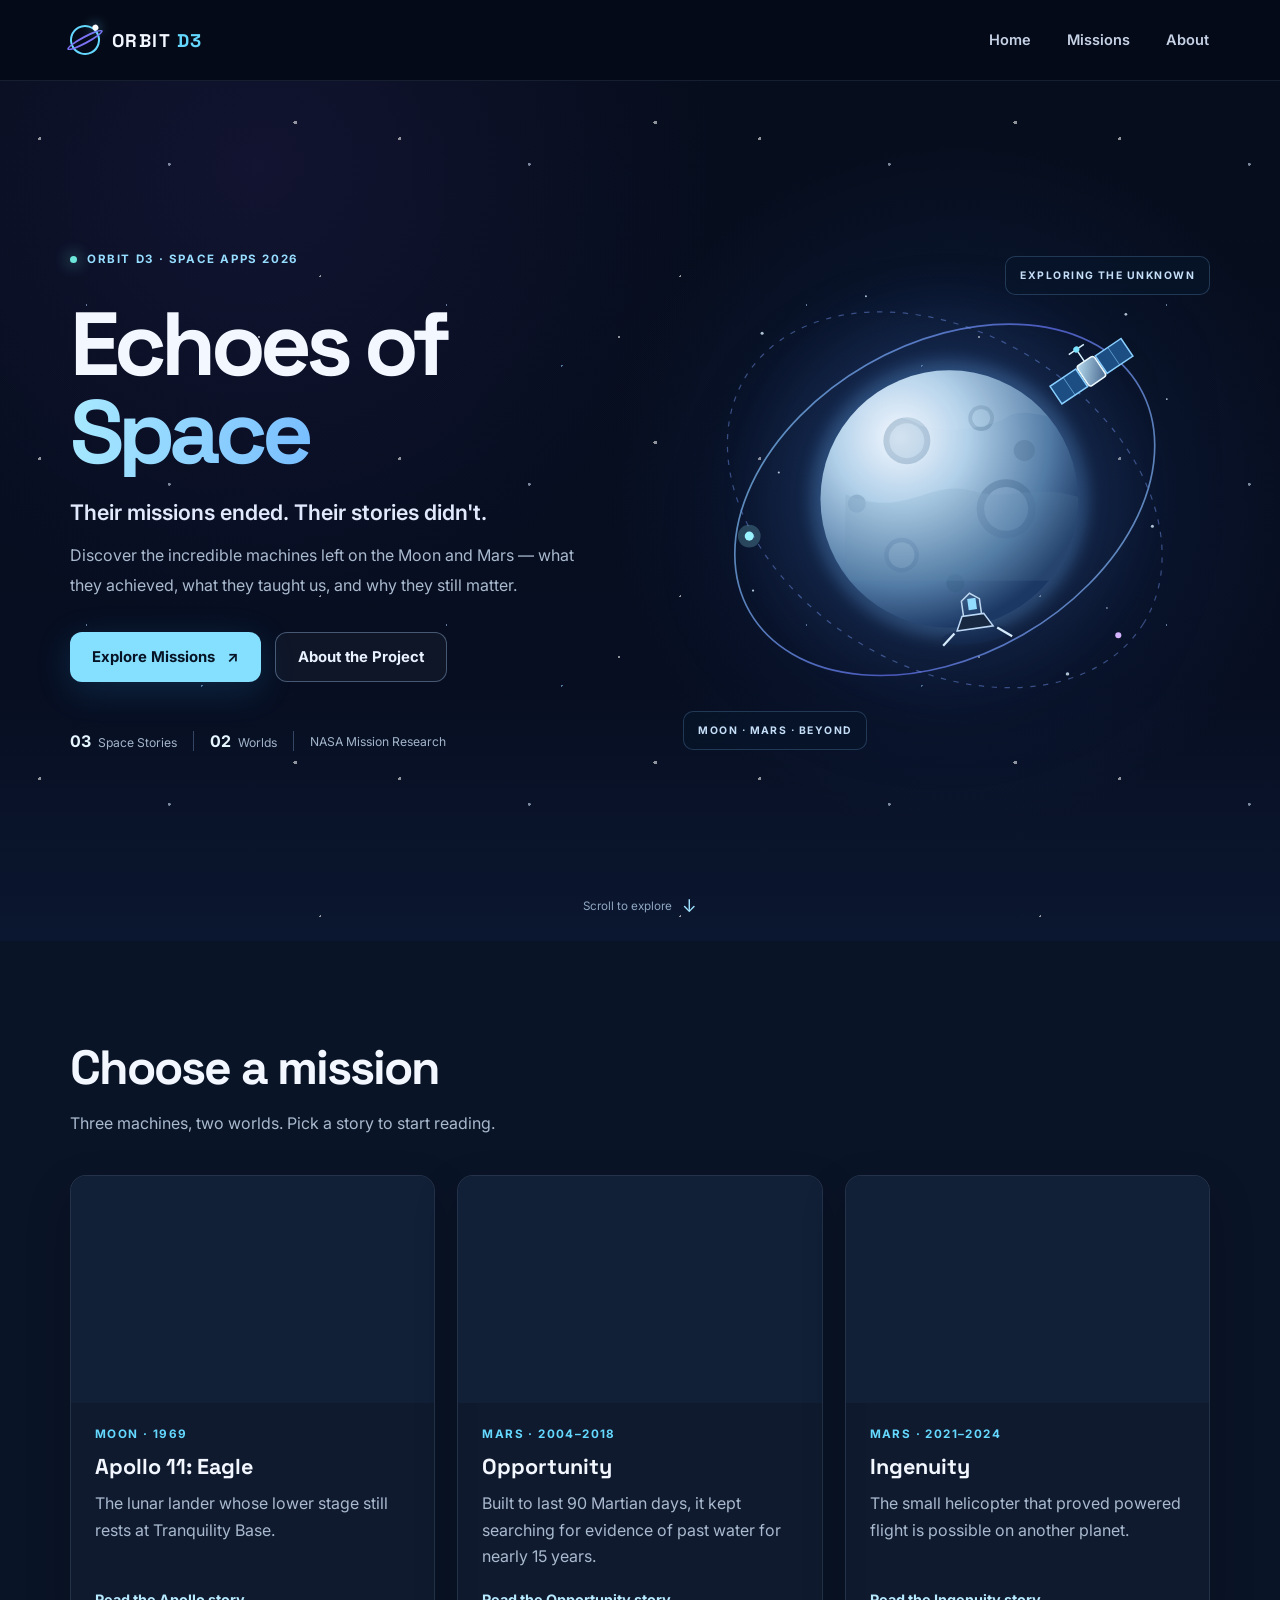
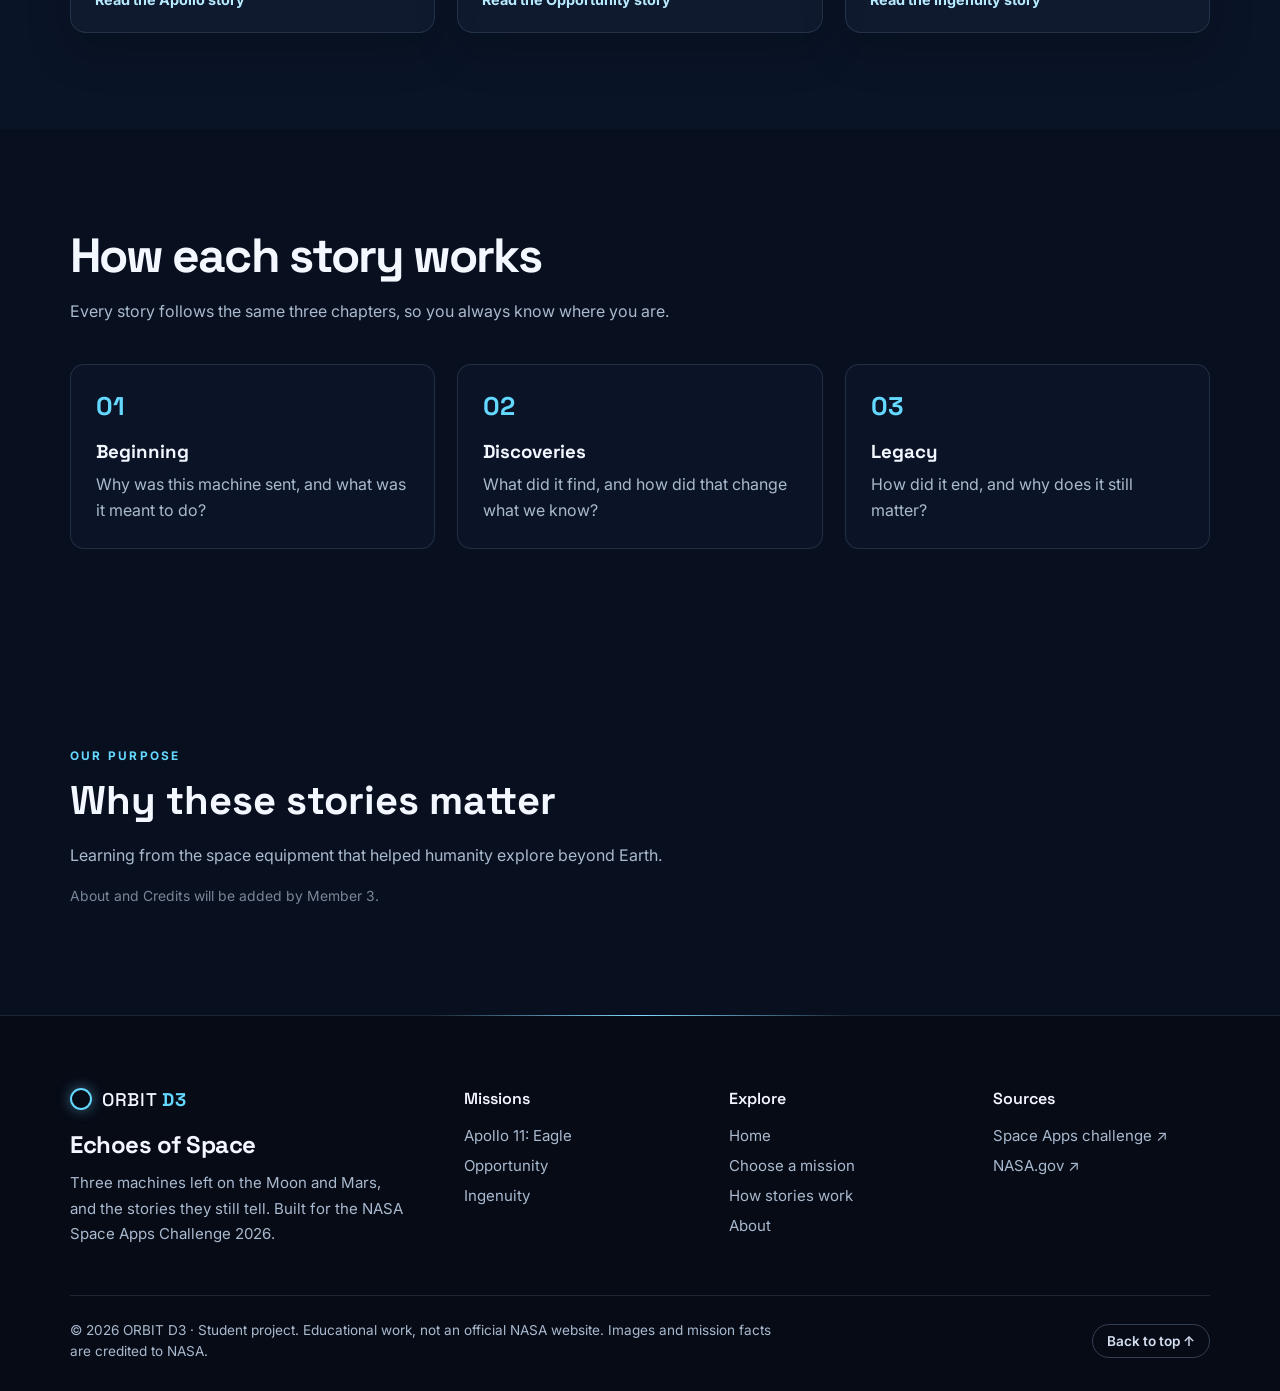
==== index.html @ 762f25d0 "index.html Footer add" ====
<!DOCTYPE html>
<html lang="en">
<head>
  <meta charset="UTF-8">
  <meta name="viewport"
        content="width=device-width, initial-scale=1.0">

  <meta name="description"
        content="Explore the stories of spacecraft left on the Moon and Mars.">

  <title>Echoes of Space | ORBIT D3</title>

  <!-- Shared Google Fonts -->
  <link rel="preconnect" href="https://fonts.googleapis.com">
  <link rel="preconnect"
        href="https://fonts.gstatic.com" crossorigin>

  <link href="https://fonts.googleapis.com/css2?family=Inter:wght@400;500;600;700&family=Space+Grotesk:wght@400;500;600;700&display=swap" rel="stylesheet">

  <link rel="stylesheet" href="css/global.css">
  <link rel="stylesheet" href="css/hero.css">
  <link rel="stylesheet" href="css/home.css">
  <link rel="stylesheet" href="css/footer.css">

  <script src="js/navigation.js" defer></script>
</head>

<body>

  <!-- MEMBER 1: NAVBAR -->
  <header class="site-header">
    <div class="container nav-bar">

      <a href="#home" class="brand"
         aria-label="ORBIT D3 Home">
        <span class="brand-mark" aria-hidden="true"></span>
        <span>ORBIT <strong>D3</strong></span>
      </a>

      <button class="menu-toggle"
              type="button"
              aria-label="Open navigation"
              aria-expanded="false"
              aria-controls="primary-navigation">
        <span></span>
        <span></span>
        <span></span>
      </button>

      <nav id="primary-navigation"
           class="site-nav"
           aria-label="Main navigation">

        <a href="#home" class="nav-link">Home</a>
        <a href="#missions" class="nav-link">Missions</a>
        <a href="#about" class="nav-link">About</a>

      </nav>
    </div>
  </header>

  <main>

    <!-- MEMBER 1: HERO SECTION -->
    <section id="home" class="hero"
             aria-labelledby="hero-title">

      <div class="hero-stars" aria-hidden="true"></div>

      <div class="container hero-layout">

        <div class="hero-content">

          <p class="eyebrow">
            <span class="eyebrow-dot"></span>
            ORBIT D3 · SPACE APPS 2026
          </p>

          <h1 id="hero-title">
            Echoes of <span>Space</span>
          </h1>

          <p class="hero-lead">
            Their missions ended. Their stories didn't.
          </p>

          <p class="hero-description">
            Discover the incredible machines left on
            the Moon and Mars — what they achieved,
            what they taught us, and why they still matter.
          </p>

          <div class="hero-actions">

            <a href="#missions"
               class="button button-primary">
              Explore Missions
              <span aria-hidden="true">↗</span>
            </a>

            <a href="#about"
               class="button button-secondary">
              About the Project
            </a>

          </div>

          <div class="hero-highlights">
            <span><strong>03</strong> Space Stories</span>
            <span class="highlight-divider"></span>
            <span><strong>02</strong> Worlds</span>
            <span class="highlight-divider"></span>
            <span>NASA Mission Research</span>
          </div>

        </div>

        <div class="hero-visual">

          <div class="visual-halo"></div>

          <img src="assets/images/hero-space.svg"
               alt="Artistic Moon and spacecraft illustration"
               class="hero-image"
               width="700"
               height="650">

          <div class="visual-label visual-label-top">
            EXPLORING THE UNKNOWN
          </div>

          <div class="visual-label visual-label-bottom">
            MOON · MARS · BEYOND
          </div>

        </div>

      </div>

      <a href="#missions" class="scroll-hint">
        Scroll to explore
        <span aria-hidden="true">↓</span>
      </a>

    </section>

    <!-- MEMBER 2 WILL REPLACE THIS CONTENT -->
    <section class="section" id="missions">
      <div class="container">
        <div class="section-heading">
          <h2>Choose a mission</h2>
          <p class="muted">Three machines, two worlds. Pick a story to start reading.</p>
        </div>

        <div class="cards">

          <article class="card">
            <div class="thumb">
              <img
                src="https://assets.science.nasa.gov/dynamicimage/assets/science/psd/lunar-science/2023/09/as11-40-5927_orig.jpg"
                alt="Apollo 11's Eagle lunar module standing on the Moon, photographed by NASA" loading="lazy"
                onerror="this.remove()">
            </div>
            <div class="card-body">
              <span class="tag">Moon · 1969</span>
              <h3>Apollo 11: Eagle</h3>
              <p>The lunar lander whose lower stage still rests at Tranquility Base.</p>
              <a class="read" href="stories/apollo/index.html">Read the Apollo story </a>
            </div>
          </article>

          <article class="card">
            <div class="thumb">
              <img src="https://d2pn8kiwq2w21t.cloudfront.net/original_images/jpegPIA18079.jpg"
                alt="Self-portrait of NASA's Opportunity rover on Mars" loading="lazy" onerror="this.remove()">
            </div>
            <div class="card-body">
              <span class="tag">Mars · 2004–2018</span>
              <h3>Opportunity</h3>
              <p>Built to last 90 Martian days, it kept searching for evidence of past water for nearly 15
                years.</p>
              <a class="read" href="stories/opportunity/index.html">Read the Opportunity story </a>
            </div>
          </article>

          <article class="card">
            <div class="thumb">
              <img
                src="https://assets.science.nasa.gov/dynamicimage/assets/science/psd/mars/downloadable_items/4/5/45936_1-PIA24541.jpg"
                alt="NASA's Ingenuity helicopter on the surface of Mars" loading="lazy" onerror="this.remove()">
            </div>
            <div class="card-body">
              <span class="tag">Mars · 2021–2024</span>
              <h3>Ingenuity</h3>
              <p>The small helicopter that proved powered flight is possible on another planet.</p>
              <a class="read" href="stories/ingenuity/index.html">Read the Ingenuity story </a>
            </div>
          </article>

        </div>
      </div>
    </section>

    <!-- HOW IT WORKS -->
    <section class="section" id="how">
      <div class="container">
        <div class="section-heading">
          <h2>How each story works</h2>
          <p class="muted">Every story follows the same three chapters, so you always know where you are.</p>
        </div>
        <ol class="steps">
          <li>
            <h3>Beginning</h3>
            <p>Why was this machine sent, and what was it meant to do?</p>
          </li>
          <li>
            <h3>Discoveries</h3>
            <p>What did it find, and how did that change what we know?</p>
          </li>
          <li>
            <h3>Legacy</h3>
            <p>How did it end, and why does it still matter?</p>
          </li>
        </ol>
      </div>
    </section>


    <!-- MEMBER 3 WILL REPLACE THIS CONTENT -->
    <section id="about"
             class="section-placeholder section-placeholder-alt"
             aria-labelledby="about-heading">

      <div class="container">
        <p class="section-kicker">OUR PURPOSE</p>
        <h2 id="about-heading">
          Why these stories matter
        </h2>
        <p>
          Learning from the space equipment that
          helped humanity explore beyond Earth.
        </p>
        <p class="placeholder-note">
          About and Credits will be added by Member 3.
        </p>
      </div>

    </section>

  </main>

    <!-- MEMBER 2: FOOTER -->
    <footer class="site-footer" aria-labelledby="footer-title">
      <div class="container">
    
        <div class="footer-top">
    
          <div class="footer-brand">
            <a href="#home" class="footer-logo" aria-label="ORBIT D3 Home">
              <span class="footer-logo-mark" aria-hidden="true"></span>
              <span>ORBIT <strong>D3</strong></span>
            </a>
            <h2 id="footer-title" class="footer-title">Echoes of Space</h2>
            <p class="footer-text">
              Three machines left on the Moon and Mars, and the stories
              they still tell. Built for the NASA Space Apps Challenge 2026.
            </p>
          </div>
    
          <nav class="footer-col" aria-label="Missions">
            <h3>Missions</h3>
            <ul>
              <li><a href="stories/apollo/index.html">Apollo 11: Eagle</a></li>
              <li><a href="stories/opportunity/index.html">Opportunity</a></li>
              <li><a href="stories/ingenuity/index.html">Ingenuity</a></li>
            </ul>
          </nav>
    
          <nav class="footer-col" aria-label="Explore the site">
            <h3>Explore</h3>
            <ul>
              <li><a href="#home">Home</a></li>
              <li><a href="#missions">Choose a mission</a></li>
              <li><a href="#how">How stories work</a></li>
              <li><a href="#about">About</a></li>
            </ul>
          </nav>
    
          <nav class="footer-col" aria-label="Sources">
            <h3>Sources</h3>
            <ul>
              <li>
                <a href="https://www.spaceappschallenge.org/2026/challenges/nasas-discarded-equipment-storytelling/?tab=resources"
                  target="_blank" rel="noopener noreferrer">
                  Space Apps challenge<span class="sr-only"> (opens in a new tab)</span> ↗
                </a>
              </li>
              <li>
                <a href="https://www.nasa.gov" target="_blank" rel="noopener noreferrer">
                  NASA.gov<span class="sr-only"> (opens in a new tab)</span> ↗
                </a>
              </li>
            </ul>
          </nav>
    
        </div>
    
        <div class="footer-bottom">
          <p>
            © 2026 ORBIT D3 · Student project. Educational work, not an official
            NASA website. Images and mission facts are credited to NASA.
          </p>
          <a href="#home" class="back-to-top">Back to top <span aria-hidden="true">↑</span></a>
        </div>
    
      </div>
    </footer>

</body>
</html>
---- css/global.css ----
:root {
  --color-bg: #050b19;
  --color-surface: #101b30;
  --color-text: #f3f7ff;
  --color-muted: #a9b9ce;
  --color-accent: #64d8ff;
  --color-accent-2: #8277ff;

  --font-heading: 'Space Grotesk', sans-serif;
  --font-body: 'Inter', sans-serif;
}

*, *::before, *::after {
  box-sizing: border-box;
}

html {
  scroll-behavior: smooth;
  scroll-padding-top: 82px;
}

body {
  margin: 0;
  background: var(--color-bg);
  color: var(--color-text);
  font-family: var(--font-body);
}

img {
  max-width: 100%;
  display: block;
}

a {
  color: inherit;
  text-decoration: none;
}

button {
  font: inherit;
}

h1, h2, h3 {
  font-family: var(--font-heading);
}

.container {
  width: min(1140px, calc(100% - 40px));
  margin-inline: auto;
}

:focus-visible {
  outline: 3px solid var(--color-accent);
  outline-offset: 4px;
}

/* Temporary sections for team integration */

.section-placeholder {
  padding: 92px 0;
  min-height: 290px;
  background: #0a1427;
}

.section-placeholder-alt {
  background: #080f1e;
}

.section-kicker {
  color: var(--color-accent);
  font-size: .74rem;
  letter-spacing: .19em;
  font-weight: 700;
}

.section-placeholder h2 {
  font-size: clamp(1.8rem, 4vw, 2.5rem);
  margin: 12px 0;
}

.section-placeholder p:not(.section-kicker) {
  color: var(--color-muted);
  line-height: 1.7;
}

.section-placeholder .placeholder-note {
  opacity: .7;
  font-size: .87rem;
}

/* Accessibility: reduce animations if requested */

@media (prefers-reduced-motion: reduce) {
  html {
    scroll-behavior: auto;
  }

  *, *::before, *::after {
    animation-duration: .01ms !important;
    animation-iteration-count: 1 !important;
    transition-duration: .01ms !important;
  }
}
---- css/hero.css ----
/* NAVIGATION */

.site-header {
  position: relative;
  z-index: 50;
  background: rgba(5, 11, 25, .88);
  border-bottom: 1px solid rgba(180, 213, 255, .1);
}

.nav-bar {
  min-height: 80px;
  display: flex;
  justify-content: space-between;
  align-items: center;
  gap: 24px;
}

.brand {
  display: inline-flex;
  align-items: center;
  gap: 12px;
  white-space: nowrap;
  font-family: var(--font-heading);
  font-size: 1.15rem;
  font-weight: 700;
  letter-spacing: .08em;
}

.brand strong {
  color: var(--color-accent);
}

.brand-mark {
  position: relative;
  display: inline-block;
  width: 30px;
  height: 30px;
  border: 2px solid var(--color-accent);
  border-radius: 50%;
  transform: rotate(-28deg);
}

.brand-mark::before {
  content: '';
  position: absolute;
  inset: 9px -7px;
  border: 2px solid rgba(130, 119, 255, .95);
  border-radius: 50%;
}

.brand-mark::after {
  content: '';
  position: absolute;
  width: 6px;
  height: 6px;
  right: -5px;
  top: 4px;
  background: #fff;
  border-radius: 50%;
  box-shadow: 0 0 12px var(--color-accent);
}

.site-nav {
  display: flex;
  align-items: center;
  gap: 34px;
}

.nav-link {
  color: #c5d1e4;
  font-size: .91rem;
  font-weight: 600;
  padding: 10px 1px;
  transition: color .2s;
}

.nav-link:hover {
  color: var(--color-accent);
}

.menu-toggle {
  display: none;
}

/* HERO BACKGROUND */

.hero {
  position: relative;
  isolation: isolate;
  display: flex;
  flex-direction: column;
  justify-content: center;
  min-height: min(760px, calc(100svh - 80px));
  overflow: hidden;

  background:
    radial-gradient(
      circle at 75% 47%,
      rgba(40, 92, 180, .2),
      transparent 33%
    ),
    radial-gradient(
      circle at 20% 10%,
      rgba(95, 65, 180, .13),
      transparent 36%
    ),
    linear-gradient(
      180deg,
      #060d1c 0%,
      #070e21 70%,
      #0b1730 100%
    );
}

.hero-stars {
  position: absolute;
  inset: 0;
  z-index: -1;
  pointer-events: none;

  background-image:
    radial-gradient(1.5px 1.5px at 11% 18%, #fff 97%, transparent),
    radial-gradient(1.8px 1.8px at 82% 13%, #fff 97%, transparent),
    radial-gradient(1px 1px at 24% 70%, #a9cfff 97%, transparent),
    radial-gradient(1px 1px at 72% 80%, #fff 97%, transparent),
    radial-gradient(1.5px 1.5px at 47% 26%, #d9e8ff 97%, transparent),
    radial-gradient(1px 1px at 89% 61%, #fff 97%, transparent),
    radial-gradient(1px 1px at 56% 89%, #8ecbff 97%, transparent);

  background-size: 360px 320px;
  opacity: .55;
}

/* HERO CONTENT */

.hero-layout {
  display: grid;
  grid-template-columns: 1.05fr .95fr;
  align-items: center;
  gap: 20px;
  padding-top: 90px;
  padding-bottom: 120px;
}

.hero-content {
  position: relative;
  z-index: 2;
}

.eyebrow {
  display: inline-flex;
  align-items: center;
  gap: 10px;
  font-weight: 700;
  letter-spacing: .14em;
  color: #96ddff;
  font-size: .72rem;
}

.eyebrow-dot {
  height: 7px;
  width: 7px;
  background: #6de7d9;
  border-radius: 50%;
  box-shadow: 0 0 15px #6de7d9;
}

.hero h1 {
  font-size: clamp(3.8rem, 7vw, 6.5rem);
  line-height: .99;
  letter-spacing: -.065em;
  margin: 22px 0;
  max-width: 720px;
}

.hero h1 span {
  display: block;
  color: #89d7ff;
  background: linear-gradient(
    100deg,
    #a8eaff,
    #6fb5ff 50%,
    #b9a8ff
  );
  background-clip: text;
  -webkit-background-clip: text;
  -webkit-text-fill-color: transparent;
}

.hero-lead {
  font-size: clamp(1.08rem, 2vw, 1.34rem);
  font-weight: 600;
  margin: 0 0 16px;
  color: #e1eafd;
}

.hero-description {
  color: var(--color-muted);
  font-size: 1rem;
  line-height: 1.85;
  max-width: 520px;
  margin: 0;
}

/* HERO BUTTONS */

.hero-actions {
  display: flex;
  gap: 14px;
  flex-wrap: wrap;
  margin-top: 32px;
}

.button {
  display: inline-flex;
  justify-content: center;
  align-items: center;
  gap: 12px;
  min-height: 50px;
  padding: 13px 22px;
  border-radius: 12px;
  font-size: .93rem;
  font-weight: 700;
  transition:
    transform .2s,
    background-color .2s,
    box-shadow .2s;
}

.button:hover {
  transform: translateY(-3px);
}

.button-primary {
  background: #85dfff;
  color: #071426;
  box-shadow: 0 8px 35px rgba(45, 164, 236, .18);
}

.button-primary:hover {
  background: #b3ebff;
}

.button-secondary {
  border: 1px solid rgba(174, 211, 255, .35);
  background: rgba(255, 255, 255, .035);
  color: #e9f2ff;
}

.button-secondary:hover {
  background: rgba(255, 255, 255, .10);
}

/* HERO HIGHLIGHTS */

.hero-highlights {
  display: flex;
  align-items: center;
  flex-wrap: wrap;
  gap: 16px;
  margin-top: 49px;
  font-size: .76rem;
  color: #a2b4ca;
}

.hero-highlights strong {
  font-size: 1rem;
  color: #e5f6ff;
  margin-right: 4px;
}

.highlight-divider {
  width: 1px;
  height: 20px;
  background: #344664;
}

/* HERO ILLUSTRATION */

.hero-visual {
  position: relative;
  display: flex;
  align-items: center;
  justify-content: center;
  min-width: 0;
}

.visual-halo {
  position: absolute;
  width: 82%;
  aspect-ratio: 1;
  border-radius: 50%;
  background: radial-gradient(
    circle,
    rgba(27, 119, 197, .2),
    rgba(100, 90, 200, .065) 48%,
    transparent 70%
  );
  filter: blur(10px);
}

.hero-image {
  position: relative;
  width: min(100%, 650px);
  aspect-ratio: 700 / 650;
  object-fit: contain;
  filter: drop-shadow(0 25px 45px rgba(0, 0, 0, .35));
  animation: float 8s ease-in-out infinite;
}

.visual-label {
  position: absolute;
  padding: 12px 14px;
  border: 1px solid rgba(134, 191, 250, .22);
  border-radius: 10px;
  background: rgba(8, 21, 42, .73);
  color: #c6dff9;
  font-size: .65rem;
  letter-spacing: .14em;
  font-weight: 700;
  backdrop-filter: blur(8px);
}

.visual-label-top {
  top: 13%;
  right: 0;
}

.visual-label-bottom {
  bottom: 11%;
  left: 1%;
}

.scroll-hint {
  position: absolute;
  left: 50%;
  bottom: 25px;
  transform: translateX(-50%);
  display: flex;
  align-items: center;
  gap: 10px;
  color: #90a7c2;
  font-size: .73rem;
}

.scroll-hint span {
  color: #a1e3ff;
  font-size: 1.1rem;
}

@keyframes float {
  0%, 100% {
    transform: translateY(0);
  }

  50% {
    transform: translateY(-15px);
  }
}

/* TABLET */

@media (max-width: 900px) {
  .hero-layout {
    grid-template-columns: 1fr;
    gap: 5px;
    padding-top: 85px;
    padding-bottom: 94px;
  }

  .hero-content {
    max-width: 690px;
  }

  .hero-visual {
    width: min(100%, 550px);
    margin: 0 auto;
  }

  .hero h1 {
    font-size: clamp(3.7rem, 9vw, 6rem);
  }
}

/* MOBILE */

@media (max-width: 700px) {
  .nav-bar {
    min-height: 70px;
  }

  .menu-toggle {
    display: flex;
    flex-direction: column;
    justify-content: center;
    align-items: center;
    gap: 5px;
    width: 44px;
    height: 44px;
    background: transparent;
    border: 1px solid rgba(194, 214, 245, .28);
    border-radius: 10px;
    color: white;
    cursor: pointer;
  }

  .menu-toggle span {
    display: block;
    width: 20px;
    height: 2px;
    background: currentColor;
    border-radius: 2px;
  }

  .site-nav {
    display: none;
    position: absolute;
    top: 70px;
    left: 0;
    right: 0;
    padding: 16px 20px 24px;
    background: #0b1528;
    border-bottom: 1px solid #273750;
    flex-direction: column;
    align-items: stretch;
    gap: 4px;
  }

  .site-nav.is-open {
    display: flex;
  }

  .nav-link {
    padding: 13px 15px;
  }

  .hero {
    min-height: auto;
  }

  .hero-layout {
    padding-top: 68px;
    padding-bottom: 92px;
  }

  .hero h1 {
    font-size: clamp(3.2rem, 13vw, 5rem);
  }

  .hero-description {
    font-size: .94rem;
  }

  .hero-highlights {
    gap: 10px;
    margin-top: 32px;
  }

  .hero-visual {
    margin-top: 18px;
  }

  .visual-label {
    font-size: .53rem;
    padding: 8px 10px;
  }

  .visual-label-top {
    right: 0;
    top: 5%;
  }

  .visual-label-bottom {
    left: 0;
    bottom: 7%;
  }
}

@media (max-width: 410px) {
  .container {
    width: calc(100% - 32px);
  }

  .hero-actions {
    flex-direction: column;
    align-items: stretch;
  }

  .highlight-divider {
    display: none;
  }

  .brand {
    font-size: 1rem;
  }
}
---- css/home.css ----
#missions,
#how {
  padding: 96px 0;
  background: #0a1427;
}

#how {
  background: #080f1e;
}

.section-heading {
  max-width: 650px;
  margin-bottom: 38px;
}

.section-heading h2 {
  margin: 0 0 12px;
  font-size: clamp(2rem, 4vw, 3rem);
  letter-spacing: -.04em;
}

.muted {
  margin: 0;
  color: var(--color-muted);
  line-height: 1.7;
}

.cards {
  display: grid;
  grid-template-columns: repeat(3, minmax(0, 1fr));
  gap: 22px;
}

.card {
  position: relative;            /* NEW: link eka card eka waha karanna */
  display: flex;
  flex-direction: column;
  overflow: hidden;
  background: rgba(16, 27, 48, .9);
  border: 1px solid rgba(180, 213, 255, .13);
  border-radius: 16px;
  box-shadow: 0 18px 45px rgba(0, 0, 0, .2);
  cursor: pointer;               /* NEW */
  transition: transform .2s, border-color .2s, box-shadow .2s;
}

.card:hover {
  transform: translateY(-5px);
  border-color: rgba(100, 216, 255, .55);
  box-shadow: 0 22px 50px rgba(0, 0, 0, .3);
}

.thumb {
  aspect-ratio: 16 / 10;
  overflow: hidden;
  background: #111f37;
}

.thumb img {
  width: 100%;
  height: 100%;
  object-fit: cover;
  transition: transform .35s;
}

.card:hover .thumb img {
  transform: scale(1.05);
}

.card-body {
  display: flex;
  flex: 1;
  flex-direction: column;
  padding: 24px;
}

.tag {
  color: var(--color-accent);
  font-size: .73rem;
  font-weight: 700;
  letter-spacing: .12em;
  text-transform: uppercase;
}

.card h3 {
  margin: 12px 0 10px;
  font-size: 1.35rem;
}

.card p {
  margin: 0 0 22px;
  color: var(--color-muted);
  line-height: 1.65;
}

.read {
  margin-top: auto;
  color: #b7eaff;
  font-size: .9rem;
  font-weight: 700;
  text-decoration: none;         /* NEW */
}

/* NEW: link eka card eka mulu eka waha karanawa */
.read::after {
  content: "";
  position: absolute;
  inset: 0;
}

/* NEW: card ekata hover karama link text eka wenas wenawa */
.card:hover .read {
  color: #fff;
  text-decoration: underline;
}



.read:focus-visible {
  outline: none;
}

.steps {
  display: grid;
  grid-template-columns: repeat(3, minmax(0, 1fr));
  gap: 22px;
  margin: 0;
  padding: 0;
  list-style: none;
  counter-reset: steps;
}

.steps li {
  counter-increment: steps;
  padding: 25px;
  border: 1px solid rgba(180, 213, 255, .13);
  border-radius: 14px;
  background: rgba(16, 27, 48, .55);
}

.steps li::before {
  content: '0' counter(steps);
  display: block;
  margin-bottom: 18px;
  color: var(--color-accent);
  font-family: var(--font-heading);
  font-size: 1.6rem;
  font-weight: 700;
}

.steps h3 {
  margin: 0 0 8px;
}

.steps p {
  margin: 0;
  color: var(--color-muted);
  line-height: 1.65;
}

@media (max-width: 800px) {
  .cards,
  .steps {
    grid-template-columns: 1fr;
  }

  #missions,
  #how {
    padding: 72px 0;
  }
}
---- css/footer.css ----
/* ORBIT D3 — Footer. Owner: Member 1 */

.site-footer {
  position: relative;
  margin-top: 0;
  padding: 72px 0 28px;
  background: #060b16;
  border-top: 1px solid rgba(180, 213, 255, .13);
  color: var(--color-muted, #a8b8d0);
}

/* thin glowing line on top */
.site-footer::before {
  content: "";
  position: absolute;
  top: -1px;
  left: 50%;
  width: min(420px, 60%);
  height: 1px;
  transform: translateX(-50%);
  background: linear-gradient(90deg, transparent, #80d8ff, transparent);
}

.footer-top {
  display: grid;
  grid-template-columns: 1.6fr 1fr 1fr 1fr;
  gap: 48px;
  padding-bottom: 48px;
}

/* ---------- Brand column ---------- */
.footer-logo {
  display: inline-flex;
  align-items: center;
  gap: 10px;
  margin-bottom: 18px;
  color: #f4f7ff;
  font-family: var(--font-heading, "Space Grotesk", system-ui, sans-serif);
  font-size: 1.15rem;
  font-weight: 500;
  letter-spacing: .04em;
  text-decoration: none;
}

.footer-logo strong {
  color: var(--color-accent, #80d8ff);
  font-weight: 700;
}

.footer-logo-mark {
  width: 22px;
  height: 22px;
  border: 2px solid var(--color-accent, #80d8ff);
  border-radius: 50%;
  box-shadow: 0 0 14px rgba(128, 216, 255, .45);
}

.footer-title {
  margin: 0 0 10px;
  color: #f4f7ff;
  font-family: var(--font-heading, "Space Grotesk", system-ui, sans-serif);
  font-size: 1.5rem;
  letter-spacing: -.02em;
}

.footer-text {
  max-width: 340px;
  margin: 0;
  font-size: .94rem;
  line-height: 1.7;
}

/* ---------- Link columns ---------- */
.footer-col h3 {
  margin: 0 0 16px;
  color: #f4f7ff;
  font-family: var(--font-heading, "Space Grotesk", system-ui, sans-serif);
  font-size: 1rem;
  font-weight: 600;
}

.footer-col ul {
  display: grid;
  gap: 10px;
  margin: 0;
  padding: 0;
  list-style: none;
}

.footer-col a {
  color: var(--color-muted, #a8b8d0);
  font-size: .94rem;
  text-decoration: none;
  transition: color .2s;
}

.footer-col a:hover {
  color: var(--color-accent, #80d8ff);
  text-decoration: underline;
  text-underline-offset: 4px;
}

.footer-col a:focus-visible,
.footer-logo:focus-visible,
.back-to-top:focus-visible {
  outline: 3px solid #ffbd7a;
  outline-offset: 4px;
  border-radius: 4px;
}

/* ---------- Bottom bar ---------- */
.footer-bottom {
  display: flex;
  flex-wrap: wrap;
  align-items: center;
  justify-content: space-between;
  gap: 14px 24px;
  padding-top: 24px;
  border-top: 1px solid rgba(180, 213, 255, .13);
  font-size: .85rem;
}

.footer-bottom p {
  max-width: 720px;
  margin: 0;
  line-height: 1.6;
}

.back-to-top {
  flex-shrink: 0;
  padding: 8px 14px;
  border: 1px solid rgba(180, 213, 255, .25);
  border-radius: 999px;
  color: #d3def0;
  font-weight: 600;
  text-decoration: none;
  transition: background .2s, border-color .2s, color .2s;
}

.back-to-top:hover {
  background: rgba(128, 216, 255, .1);
  border-color: var(--color-accent, #80d8ff);
  color: var(--color-accent, #80d8ff);
}

/* screen-reader only text */
.sr-only {
  position: absolute;
  width: 1px;
  height: 1px;
  overflow: hidden;
  clip: rect(0 0 0 0);
  white-space: nowrap;
}

/* ---------- Responsive ---------- */
@media (max-width: 900px) {
  .footer-top {
    grid-template-columns: 1fr 1fr;
    gap: 36px;
  }
  .footer-brand {
    grid-column: 1 / -1;
  }
}

@media (max-width: 520px) {
  .site-footer { padding: 56px 0 24px; }
  .footer-top { grid-template-columns: 1fr; gap: 30px; }
  .footer-bottom { flex-direction: column; align-items: flex-start; }
}

@media (prefers-reduced-motion: reduce) {
  .footer-col a, .back-to-top { transition: none; }
}
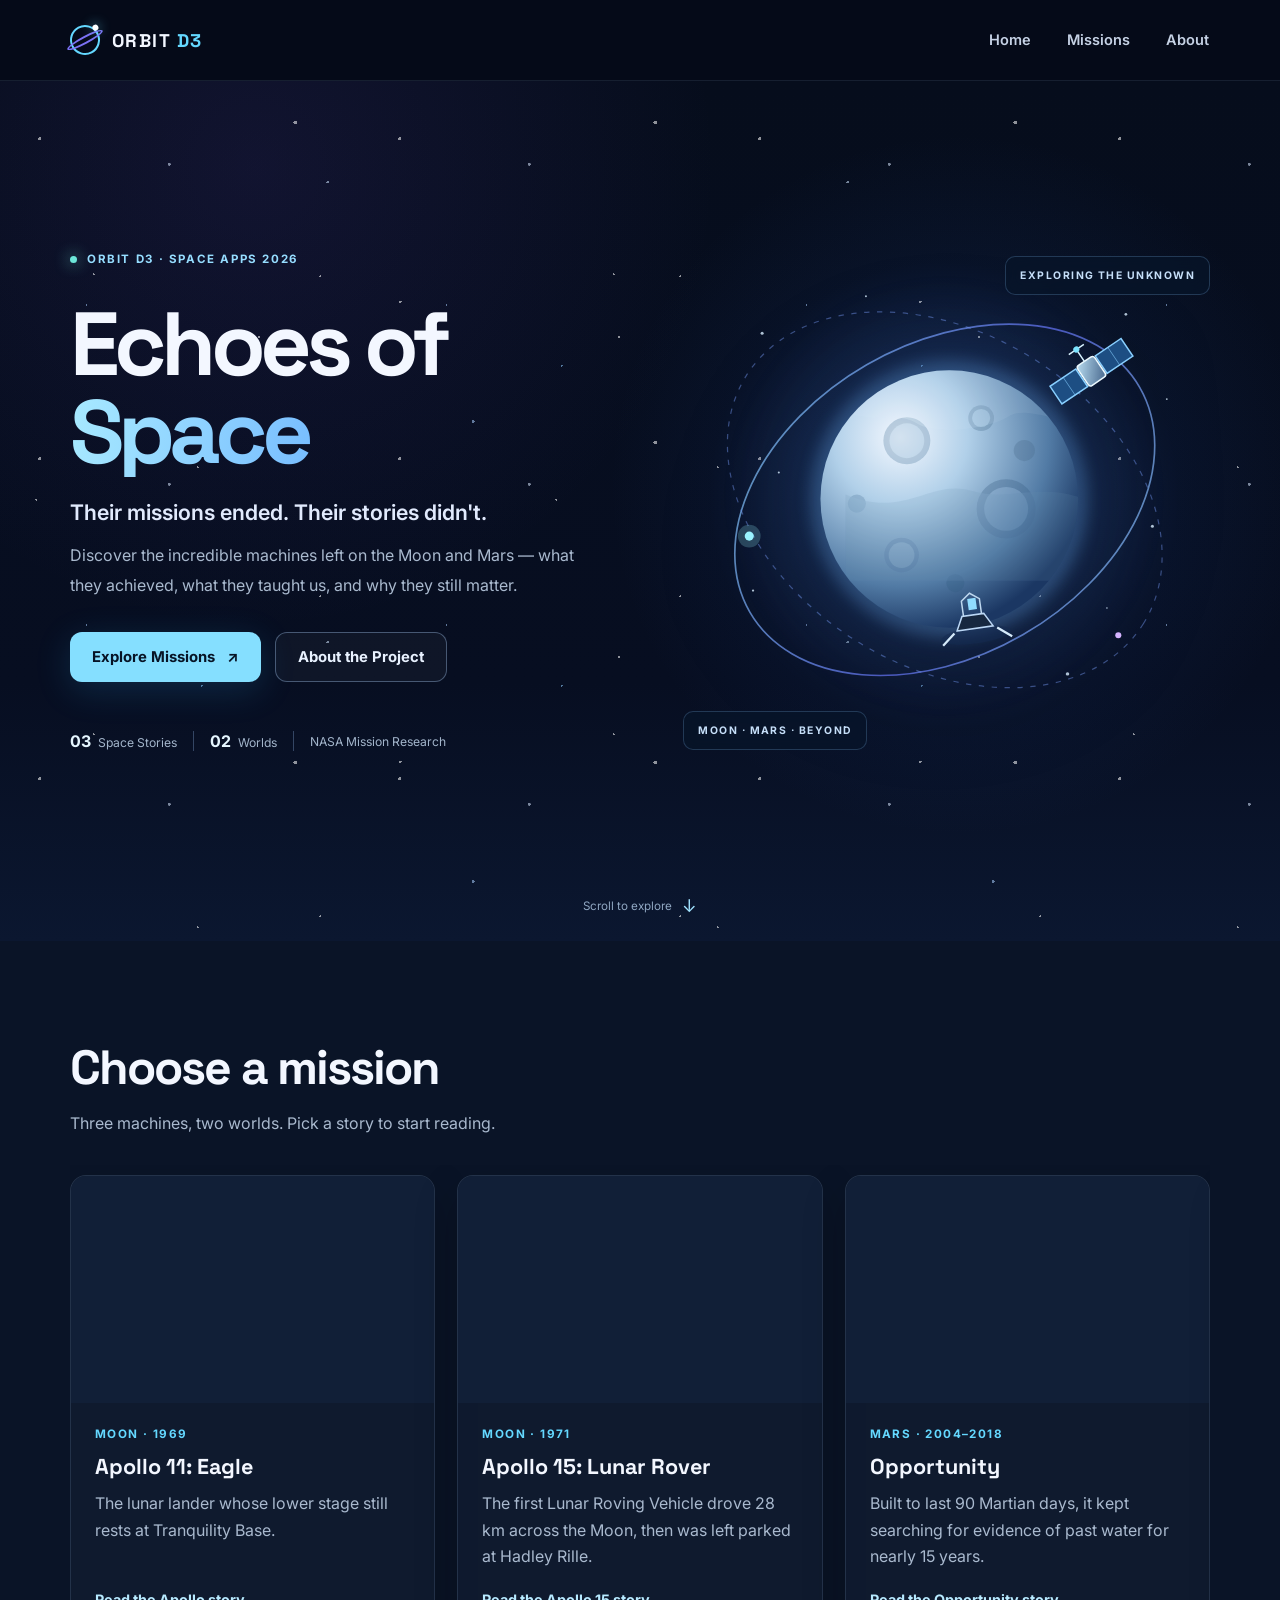
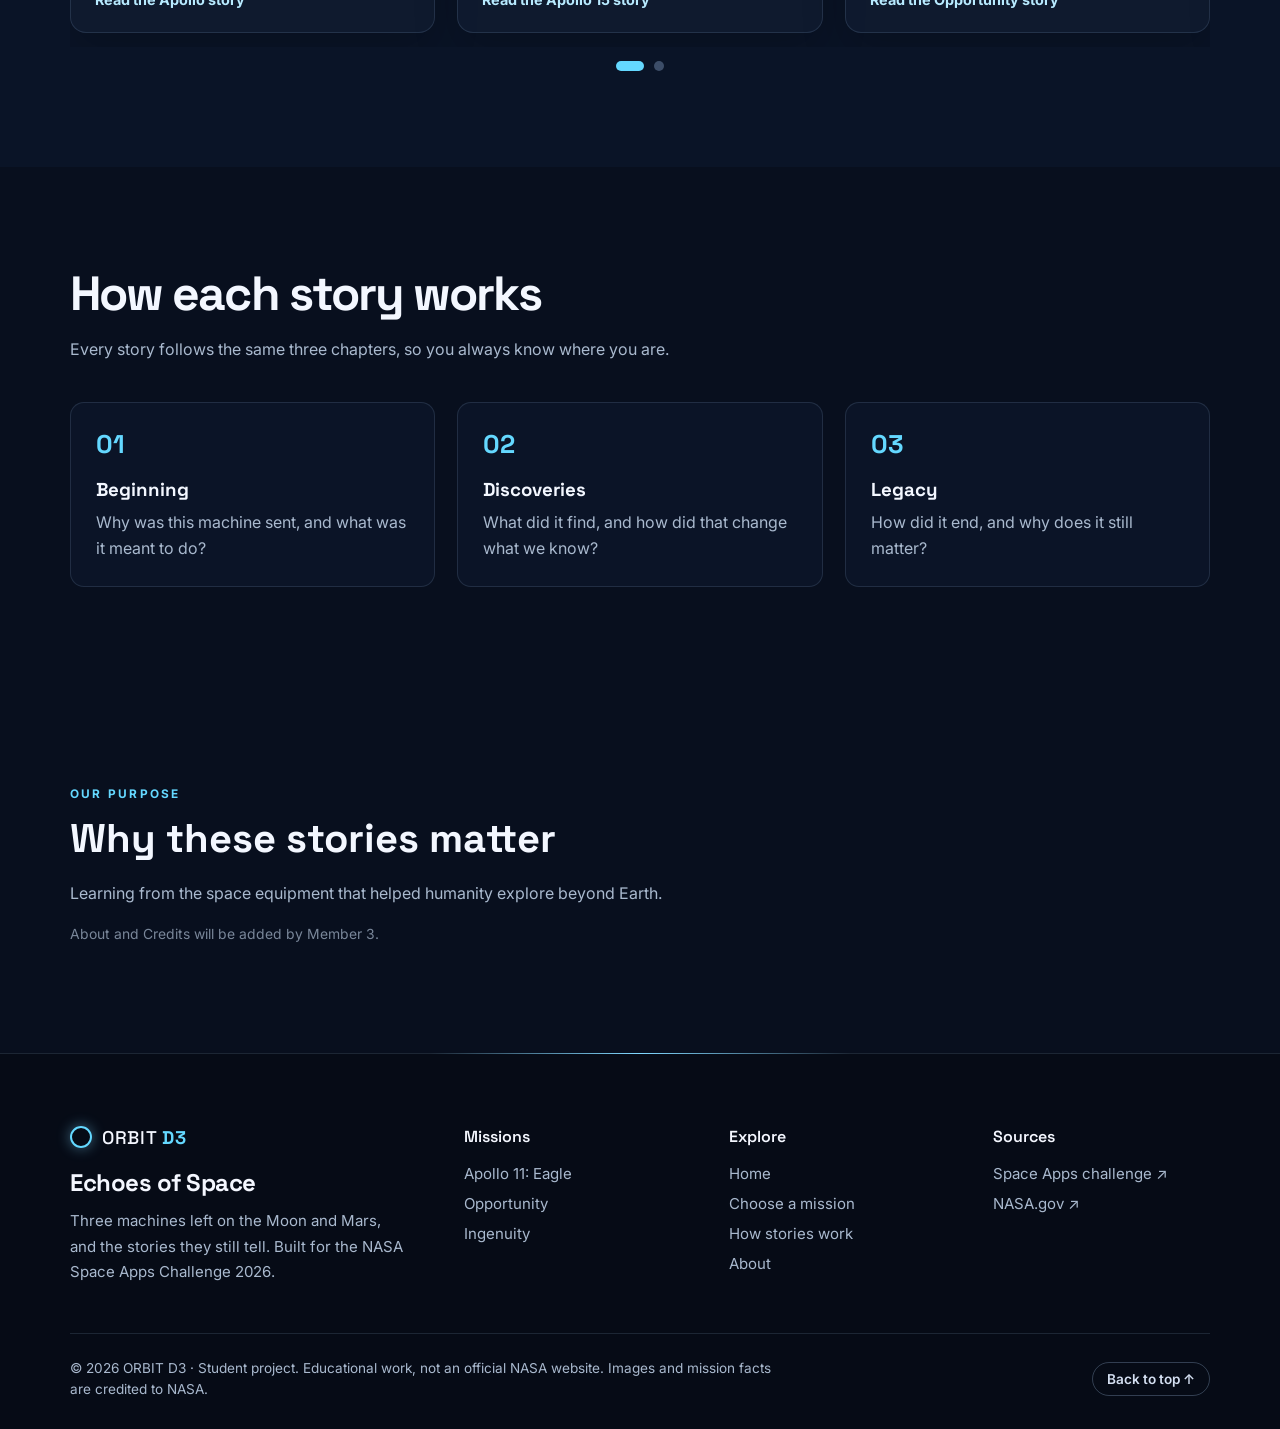
==== commit 69353f57: "Add Apollo 15 mission card to homepage" ====
--- a/index.html
+++ b/index.html
@@ -1,22 +1,21 @@
-
 <!DOCTYPE html>
 <html lang="en">
+
 <head>
   <meta charset="UTF-8">
-  <meta name="viewport"
-        content="width=device-width, initial-scale=1.0">
-
-  <meta name="description"
-        content="Explore the stories of spacecraft left on the Moon and Mars.">
+  <meta name="viewport" content="width=device-width, initial-scale=1.0">
+
+  <meta name="description" content="Explore the stories of spacecraft left on the Moon and Mars.">
 
   <title>Echoes of Space | ORBIT D3</title>
 
   <!-- Shared Google Fonts -->
   <link rel="preconnect" href="https://fonts.googleapis.com">
-  <link rel="preconnect"
-        href="https://fonts.gstatic.com" crossorigin>
-
-  <link href="https://fonts.googleapis.com/css2?family=Inter:wght@400;500;600;700&family=Space+Grotesk:wght@400;500;600;700&display=swap" rel="stylesheet">
+  <link rel="preconnect" href="https://fonts.gstatic.com" crossorigin>
+
+  <link
+    href="https://fonts.googleapis.com/css2?family=Inter:wght@400;500;600;700&family=Space+Grotesk:wght@400;500;600;700&display=swap"
+    rel="stylesheet">
 
   <link rel="stylesheet" href="css/global.css">
   <link rel="stylesheet" href="css/hero.css">
@@ -24,6 +23,7 @@
   <link rel="stylesheet" href="css/footer.css">
 
   <script src="js/navigation.js" defer></script>
+  <script src="js/cards-carousel.js" defer></script>
 </head>
 
 <body>
@@ -32,25 +32,19 @@
   <header class="site-header">
     <div class="container nav-bar">
 
-      <a href="#home" class="brand"
-         aria-label="ORBIT D3 Home">
+      <a href="#home" class="brand" aria-label="ORBIT D3 Home">
         <span class="brand-mark" aria-hidden="true"></span>
         <span>ORBIT <strong>D3</strong></span>
       </a>
 
-      <button class="menu-toggle"
-              type="button"
-              aria-label="Open navigation"
-              aria-expanded="false"
-              aria-controls="primary-navigation">
+      <button class="menu-toggle" type="button" aria-label="Open navigation" aria-expanded="false"
+        aria-controls="primary-navigation">
         <span></span>
         <span></span>
         <span></span>
       </button>
 
-      <nav id="primary-navigation"
-           class="site-nav"
-           aria-label="Main navigation">
+      <nav id="primary-navigation" class="site-nav" aria-label="Main navigation">
 
         <a href="#home" class="nav-link">Home</a>
         <a href="#missions" class="nav-link">Missions</a>
@@ -63,8 +57,7 @@
   <main>
 
     <!-- MEMBER 1: HERO SECTION -->
-    <section id="home" class="hero"
-             aria-labelledby="hero-title">
+    <section id="home" class="hero" aria-labelledby="hero-title">
 
       <div class="hero-stars" aria-hidden="true"></div>
 
@@ -93,14 +86,12 @@
 
           <div class="hero-actions">
 
-            <a href="#missions"
-               class="button button-primary">
+            <a href="#missions" class="button button-primary">
               Explore Missions
               <span aria-hidden="true">↗</span>
             </a>
 
-            <a href="#about"
-               class="button button-secondary">
+            <a href="#about" class="button button-secondary">
               About the Project
             </a>
 
@@ -120,11 +111,8 @@
 
           <div class="visual-halo"></div>
 
-          <img src="assets/images/hero-space.svg"
-               alt="Artistic Moon and spacecraft illustration"
-               class="hero-image"
-               width="700"
-               height="650">
+          <img src="assets/images/hero-space.svg" alt="Artistic Moon and spacecraft illustration" class="hero-image"
+            width="700" height="650">
 
           <div class="visual-label visual-label-top">
             EXPLORING THE UNKNOWN
@@ -167,6 +155,20 @@
               <h3>Apollo 11: Eagle</h3>
               <p>The lunar lander whose lower stage still rests at Tranquility Base.</p>
               <a class="read" href="stories/apollo/index.html">Read the Apollo story </a>
+            </div>
+          </article>
+
+          <article class="card">
+            <div class="thumb">
+              <img src="https://images-assets.nasa.gov/image/as15-85-11451/as15-85-11451~large.jpg"
+                alt="Astronaut David Scott working at the Lunar Roving Vehicle on the edge of Hadley Rille, Apollo 15"
+                loading="lazy" onerror="this.remove()">
+            </div>
+            <div class="card-body">
+              <span class="tag">Moon · 1971</span>
+              <h3>Apollo 15: Lunar Rover</h3>
+              <p>The first Lunar Roving Vehicle drove 28 km across the Moon, then was left parked at Hadley Rille.</p>
+              <a class="read" href="stories/apollo-15/index.html">Read the Apollo 15 story </a>
             </div>
           </article>
 
@@ -228,9 +230,7 @@
 
 
     <!-- MEMBER 3 WILL REPLACE THIS CONTENT -->
-    <section id="about"
-             class="section-placeholder section-placeholder-alt"
-             aria-labelledby="about-heading">
+    <section id="about" class="section-placeholder section-placeholder-alt" aria-labelledby="about-heading">
 
       <div class="container">
         <p class="section-kicker">OUR PURPOSE</p>
@@ -250,72 +250,73 @@
 
   </main>
 
-    <!-- MEMBER 2: FOOTER -->
-    <footer class="site-footer" aria-labelledby="footer-title">
-      <div class="container">
-    
-        <div class="footer-top">
-    
-          <div class="footer-brand">
-            <a href="#home" class="footer-logo" aria-label="ORBIT D3 Home">
-              <span class="footer-logo-mark" aria-hidden="true"></span>
-              <span>ORBIT <strong>D3</strong></span>
-            </a>
-            <h2 id="footer-title" class="footer-title">Echoes of Space</h2>
-            <p class="footer-text">
-              Three machines left on the Moon and Mars, and the stories
-              they still tell. Built for the NASA Space Apps Challenge 2026.
-            </p>
-          </div>
-    
-          <nav class="footer-col" aria-label="Missions">
-            <h3>Missions</h3>
-            <ul>
-              <li><a href="stories/apollo/index.html">Apollo 11: Eagle</a></li>
-              <li><a href="stories/opportunity/index.html">Opportunity</a></li>
-              <li><a href="stories/ingenuity/index.html">Ingenuity</a></li>
-            </ul>
-          </nav>
-    
-          <nav class="footer-col" aria-label="Explore the site">
-            <h3>Explore</h3>
-            <ul>
-              <li><a href="#home">Home</a></li>
-              <li><a href="#missions">Choose a mission</a></li>
-              <li><a href="#how">How stories work</a></li>
-              <li><a href="#about">About</a></li>
-            </ul>
-          </nav>
-    
-          <nav class="footer-col" aria-label="Sources">
-            <h3>Sources</h3>
-            <ul>
-              <li>
-                <a href="https://www.spaceappschallenge.org/2026/challenges/nasas-discarded-equipment-storytelling/?tab=resources"
-                  target="_blank" rel="noopener noreferrer">
-                  Space Apps challenge<span class="sr-only"> (opens in a new tab)</span> ↗
-                </a>
-              </li>
-              <li>
-                <a href="https://www.nasa.gov" target="_blank" rel="noopener noreferrer">
-                  NASA.gov<span class="sr-only"> (opens in a new tab)</span> ↗
-                </a>
-              </li>
-            </ul>
-          </nav>
-    
-        </div>
-    
-        <div class="footer-bottom">
-          <p>
-            © 2026 ORBIT D3 · Student project. Educational work, not an official
-            NASA website. Images and mission facts are credited to NASA.
+  <!-- MEMBER 2: FOOTER -->
+  <footer class="site-footer" aria-labelledby="footer-title">
+    <div class="container">
+
+      <div class="footer-top">
+
+        <div class="footer-brand">
+          <a href="#home" class="footer-logo" aria-label="ORBIT D3 Home">
+            <span class="footer-logo-mark" aria-hidden="true"></span>
+            <span>ORBIT <strong>D3</strong></span>
+          </a>
+          <h2 id="footer-title" class="footer-title">Echoes of Space</h2>
+          <p class="footer-text">
+            Three machines left on the Moon and Mars, and the stories
+            they still tell. Built for the NASA Space Apps Challenge 2026.
           </p>
-          <a href="#home" class="back-to-top">Back to top <span aria-hidden="true">↑</span></a>
-        </div>
-    
-      </div>
-    </footer>
+        </div>
+
+        <nav class="footer-col" aria-label="Missions">
+          <h3>Missions</h3>
+          <ul>
+            <li><a href="stories/apollo/index.html">Apollo 11: Eagle</a></li>
+            <li><a href="stories/opportunity/index.html">Opportunity</a></li>
+            <li><a href="stories/ingenuity/index.html">Ingenuity</a></li>
+          </ul>
+        </nav>
+
+        <nav class="footer-col" aria-label="Explore the site">
+          <h3>Explore</h3>
+          <ul>
+            <li><a href="#home">Home</a></li>
+            <li><a href="#missions">Choose a mission</a></li>
+            <li><a href="#how">How stories work</a></li>
+            <li><a href="#about">About</a></li>
+          </ul>
+        </nav>
+
+        <nav class="footer-col" aria-label="Sources">
+          <h3>Sources</h3>
+          <ul>
+            <li>
+              <a href="https://www.spaceappschallenge.org/2026/challenges/nasas-discarded-equipment-storytelling/?tab=resources"
+                target="_blank" rel="noopener noreferrer">
+                Space Apps challenge<span class="sr-only"> (opens in a new tab)</span> ↗
+              </a>
+            </li>
+            <li>
+              <a href="https://www.nasa.gov" target="_blank" rel="noopener noreferrer">
+                NASA.gov<span class="sr-only"> (opens in a new tab)</span> ↗
+              </a>
+            </li>
+          </ul>
+        </nav>
+
+      </div>
+
+      <div class="footer-bottom">
+        <p>
+          © 2026 ORBIT D3 · Student project. Educational work, not an official
+          NASA website. Images and mission facts are credited to NASA.
+        </p>
+        <a href="#home" class="back-to-top">Back to top <span aria-hidden="true">↑</span></a>
+      </div>
+
+    </div>
+  </footer>
 
 </body>
-</html>
+
+</html>
--- a/css/hero.css
+++ b/css/hero.css
@@ -130,6 +130,44 @@
 
   background-size: 360px 320px;
   opacity: .55;
+
+  /* slow drift: tile size eka exactly gaman karana nisa loop eka seamless */
+  animation: stars-drift 35s linear infinite;
+}
+
+/* second layer: podi stars, adu wegayen, twinkle wenawa */
+.hero-stars::after {
+  content: "";
+  position: absolute;
+  inset: 0;
+
+  background-image:
+    radial-gradient(1px 1px at 18% 42%, #fff 97%, transparent),
+    radial-gradient(1.2px 1.2px at 63% 22%, #cfe6ff 97%, transparent),
+    radial-gradient(1px 1px at 38% 84%, #fff 97%, transparent),
+    radial-gradient(1.4px 1.4px at 91% 74%, #a9cfff 97%, transparent),
+    radial-gradient(1px 1px at 7% 91%, #fff 97%, transparent),
+    radial-gradient(1.2px 1.2px at 77% 48%, #fff 97%, transparent);
+
+  background-size: 520px 460px;
+  animation:
+    stars-drift-far 60s linear infinite,
+    stars-twinkle 5s ease-in-out infinite;
+}
+
+@keyframes stars-drift {
+  from { background-position: 0 0; }
+  to   { background-position: -360px 320px; }
+}
+
+@keyframes stars-drift-far {
+  from { background-position: 0 0; }
+  to   { background-position: -520px 460px; }
+}
+
+@keyframes stars-twinkle {
+  0%, 100% { opacity: .35; }
+  50%      { opacity: 1; }
 }
 
 /* HERO CONTENT */
@@ -440,8 +478,14 @@
   }
 
   .hero-layout {
-    padding-top: 68px;
-    padding-bottom: 92px;
+    padding-top: 52px;
+    padding-bottom: 48px;
+    gap: 0;
+  }
+
+  /* mobile eke scroll hint eka epa, space ekak thiyenawa */
+  .scroll-hint {
+    display: none;
   }
 
   .hero h1 {
@@ -458,7 +502,13 @@
   }
 
   .hero-visual {
-    margin-top: 18px;
+    width: min(92%, 400px);
+    margin: 8px auto 0;
+  }
+
+  /* image eka athule thiyena empty space eka kapanawa */
+  .hero-image {
+    margin-block: -9%;
   }
 
   .visual-label {
@@ -468,12 +518,12 @@
 
   .visual-label-top {
     right: 0;
-    top: 5%;
+    top: 2%;
   }
 
   .visual-label-bottom {
     left: 0;
-    bottom: 7%;
+    bottom: 2%;
   }
 }
 
--- a/css/home.css
+++ b/css/home.css
@@ -1,4 +1,3 @@
-
 #missions,
 #how {
   padding: 96px 0;
@@ -26,6 +25,7 @@
   line-height: 1.7;
 }
 
+/* ---------- Mission cards ---------- */
 .cards {
   display: grid;
   grid-template-columns: repeat(3, minmax(0, 1fr));
@@ -33,7 +33,7 @@
 }
 
 .card {
-  position: relative;            /* NEW: link eka card eka waha karanna */
+  position: relative;
   display: flex;
   flex-direction: column;
   overflow: hidden;
@@ -41,7 +41,7 @@
   border: 1px solid rgba(180, 213, 255, .13);
   border-radius: 16px;
   box-shadow: 0 18px 45px rgba(0, 0, 0, .2);
-  cursor: pointer;               /* NEW */
+  cursor: pointer;
   transition: transform .2s, border-color .2s, box-shadow .2s;
 }
 
@@ -99,28 +99,26 @@
   color: #b7eaff;
   font-size: .9rem;
   font-weight: 700;
-  text-decoration: none;         /* NEW */
-}
-
-/* NEW: link eka card eka mulu eka waha karanawa */
+  text-decoration: none;
+}
+
+/* link eka card eka mulu eka waha karanawa */
 .read::after {
   content: "";
   position: absolute;
   inset: 0;
 }
 
-/* NEW: card ekata hover karama link text eka wenas wenawa */
 .card:hover .read {
   color: #fff;
   text-decoration: underline;
 }
 
-
-
 .read:focus-visible {
   outline: none;
 }
 
+/* ---------- How it works ---------- */
 .steps {
   display: grid;
   grid-template-columns: repeat(3, minmax(0, 1fr));
@@ -159,8 +157,70 @@
   line-height: 1.65;
 }
 
+/* ---------- Pagination dots ---------- */
+.cards-dots {
+  display: flex;
+  justify-content: center;
+  gap: 10px;
+  margin-top: 14px;
+}
+
+.cards-dots[hidden] {
+  display: none;
+}
+
+.cards-dot {
+  position: relative;
+  width: 10px;
+  height: 10px;
+  padding: 0;
+  border: 0;
+  border-radius: 999px;
+  background: rgba(180, 213, 255, .3);
+  cursor: pointer;
+  transition: width .25s, background .25s;
+}
+
+/* tap / click area eka loku karanawa */
+.cards-dot::after {
+  content: "";
+  position: absolute;
+  inset: -12px -5px;
+}
+
+.cards-dot:hover {
+  background: rgba(180, 213, 255, .55);
+}
+
+.cards-dot[aria-current="true"] {
+  width: 28px;
+  background: var(--color-accent);
+}
+
+/* ---------- Desktop carousel (cards 3 ta wadi unoth witharai) ---------- */
+@media (min-width: 801px) {
+  .cards.is-carousel {
+    display: flex;
+    gap: 22px;
+    padding: 10px 0 14px;          /* hover lift / shadow clip wenna epa */
+    margin-block: -10px 0;
+    overflow-x: auto;
+    scroll-snap-type: x mandatory;
+    scrollbar-width: none;
+  }
+
+  .cards.is-carousel::-webkit-scrollbar {
+    display: none;
+  }
+
+  .cards.is-carousel .card {
+    flex: 0 0 calc((100% - 44px) / 3);   /* 3 cards, gaps 2 x 22px */
+    scroll-snap-align: start;
+  }
+}
+
+/* ---------- Mobile / tablet ---------- */
 @media (max-width: 800px) {
-  .cards,
   .steps {
     grid-template-columns: 1fr;
   }
@@ -169,4 +229,39 @@
   #how {
     padding: 72px 0;
   }
-}
+
+  /* Cards: side ekata swipe karana carousel */
+  .cards {
+    display: flex;
+    gap: 16px;
+    margin-inline: -20px;
+    padding: 6px 20px 20px;
+    overflow-x: auto;
+    scroll-snap-type: x mandatory;
+    scroll-padding-inline: 20px;
+    -webkit-overflow-scrolling: touch;
+    scrollbar-width: none;
+  }
+
+  .cards::-webkit-scrollbar {
+    display: none;
+  }
+
+  .card {
+    flex: 0 0 82%;
+    max-width: 360px;
+    scroll-snap-align: start;
+  }
+
+  .card:hover {
+    transform: none;
+  }
+
+  .card:hover .thumb img {
+    transform: none;
+  }
+
+  .cards-dots {
+    margin-top: 4px;
+  }
+}
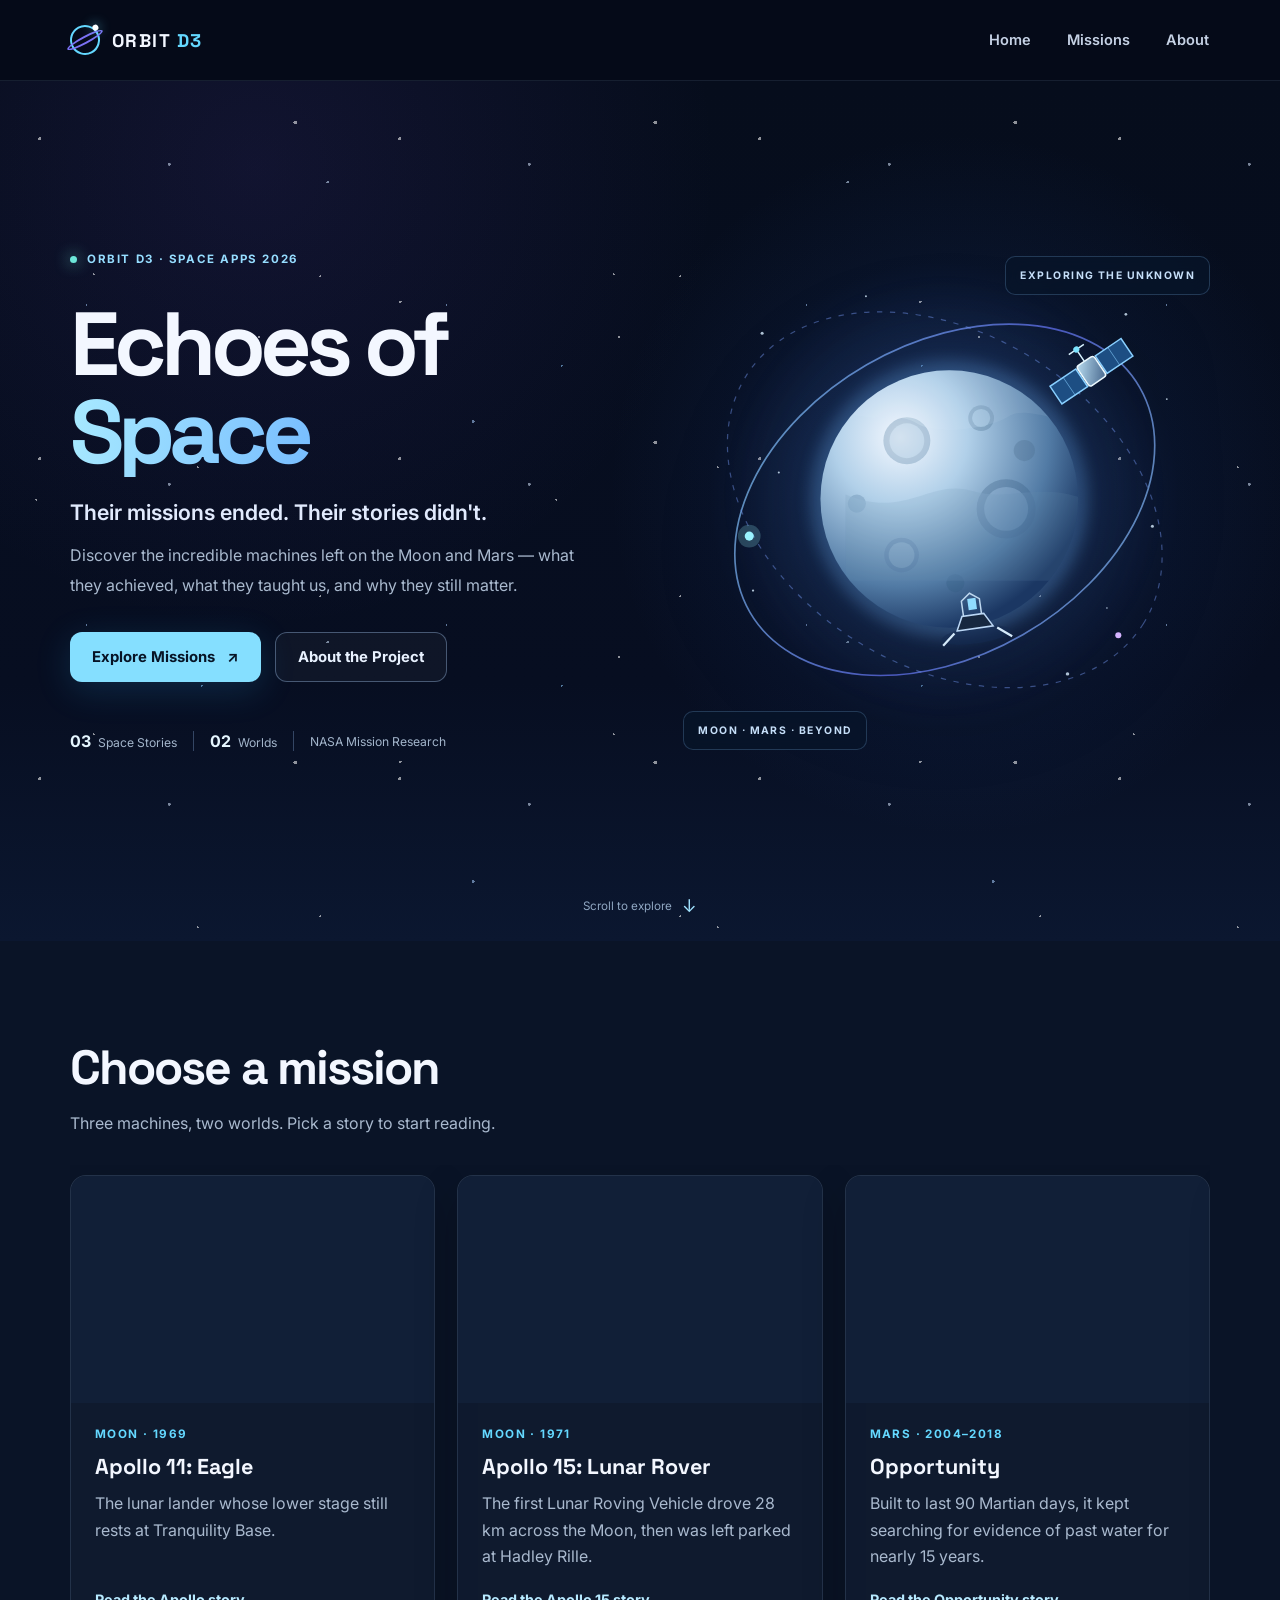
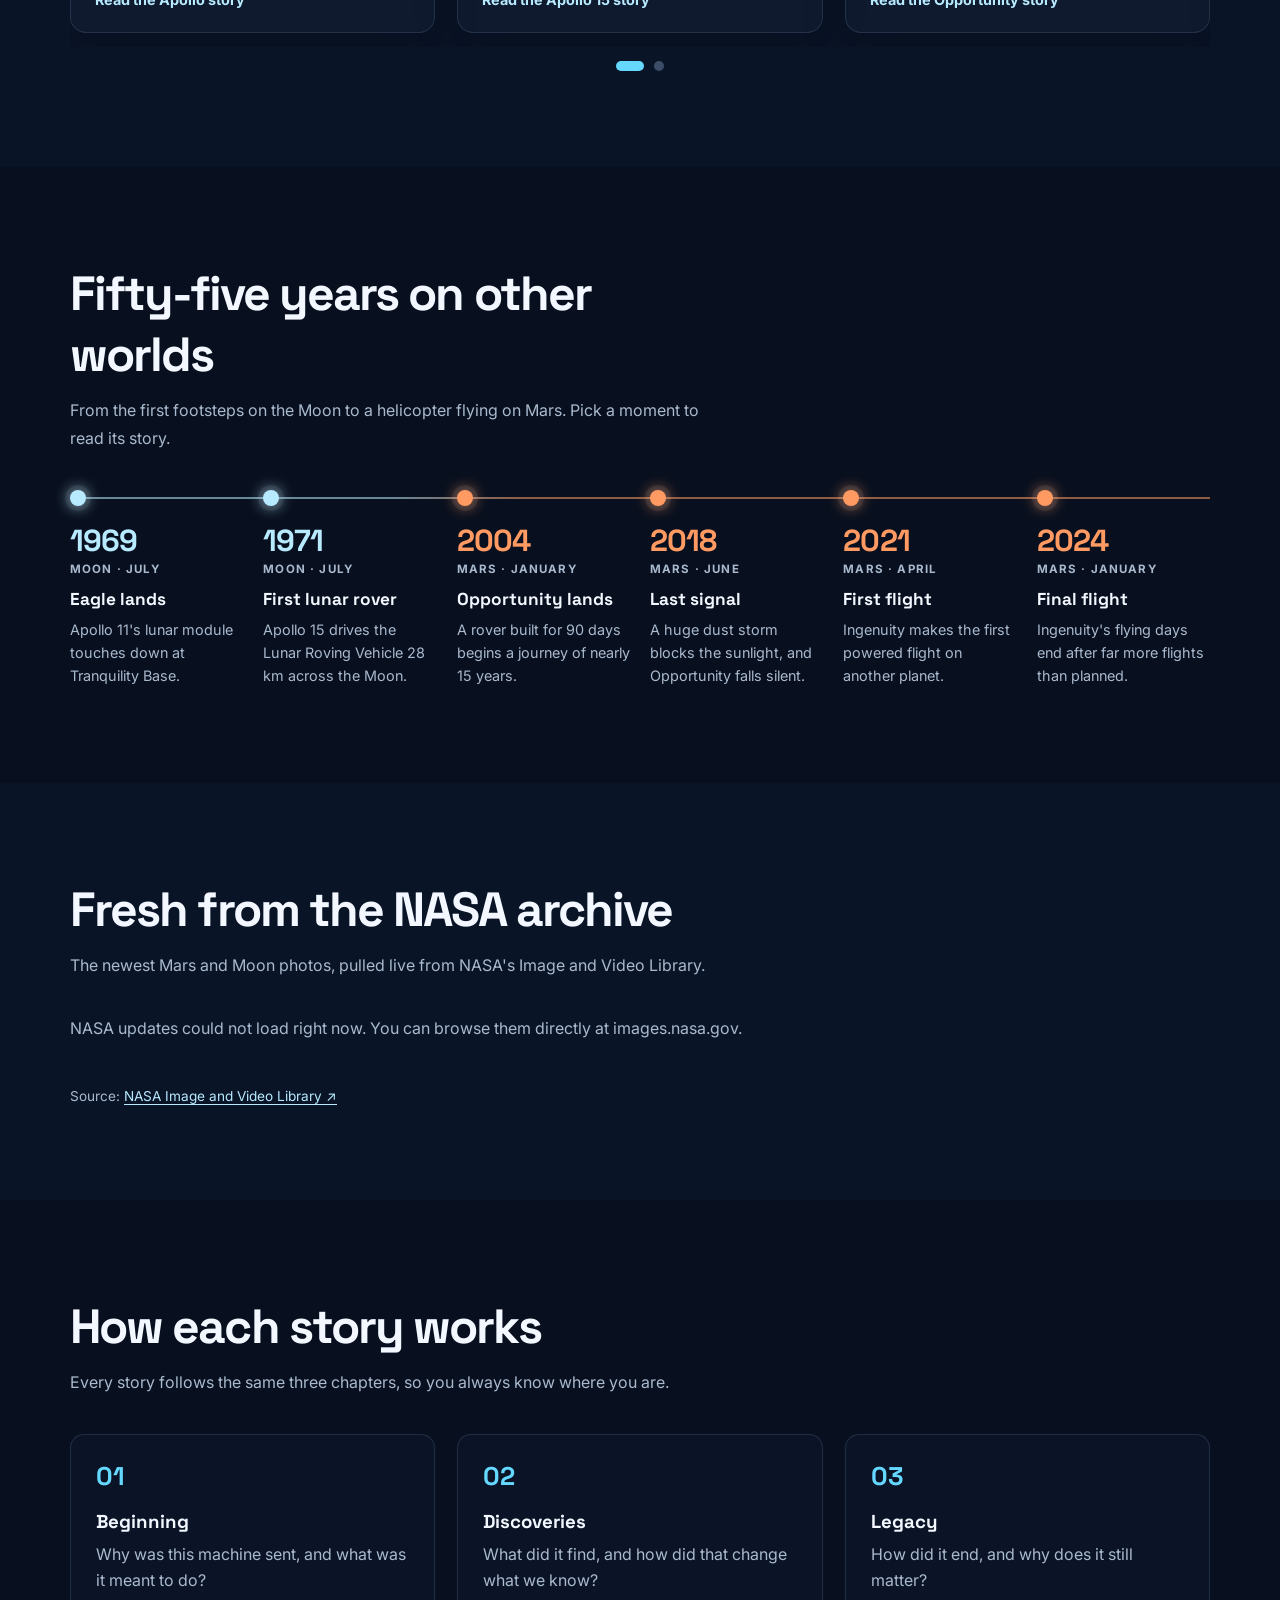
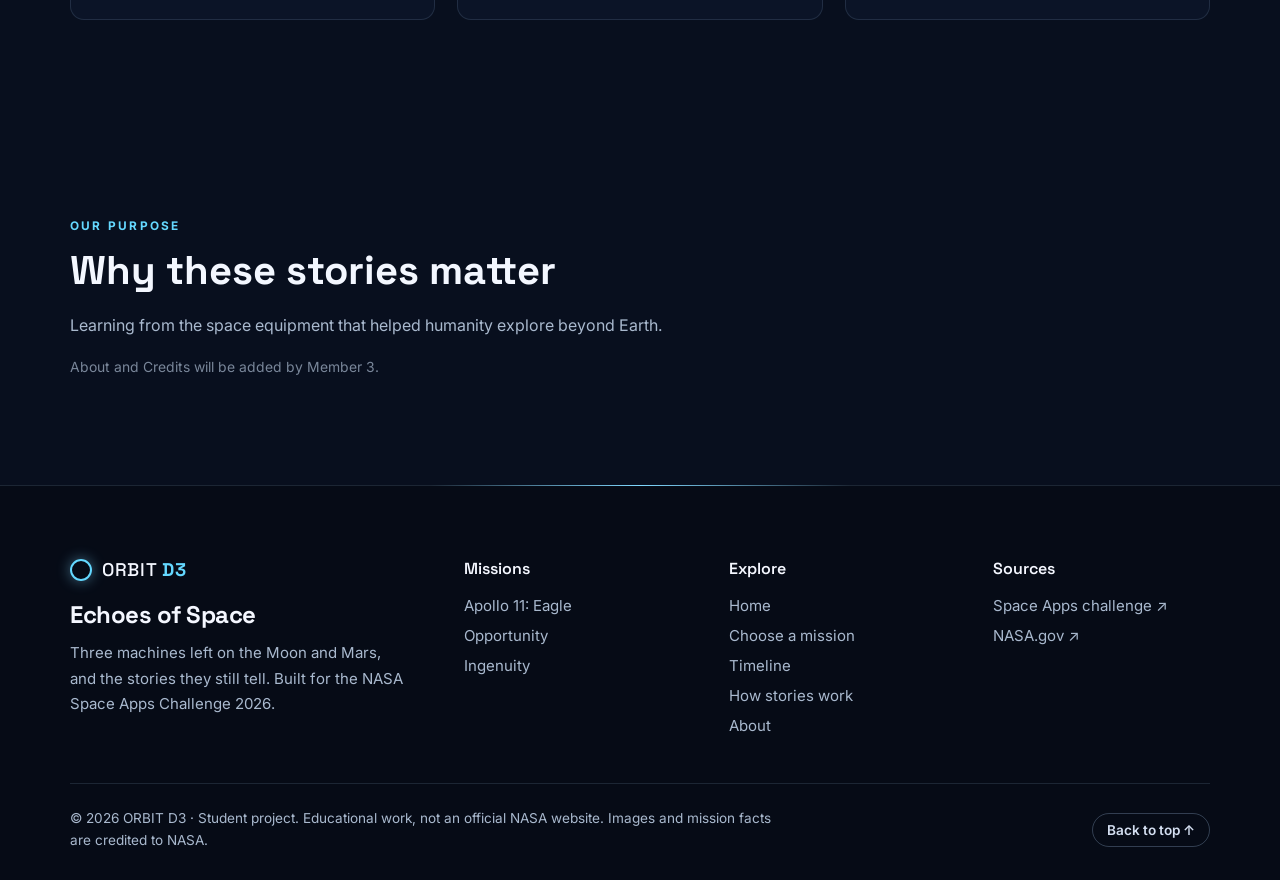
==== commit 3cc1eee8: "Add live NASA archive section using NASA Image and Video Library API" ====
--- a/index.html
+++ b/index.html
@@ -24,6 +24,7 @@
 
   <script src="js/navigation.js" defer></script>
   <script src="js/cards-carousel.js" defer></script>
+  <script src="js/nasa-news.js" defer></script>
 </head>
 
 <body>
@@ -56,7 +57,7 @@
 
   <main>
 
-    <!-- MEMBER 1: HERO SECTION -->
+
     <section id="home" class="hero" aria-labelledby="hero-title">
 
       <div class="hero-stars" aria-hidden="true"></div>
@@ -133,7 +134,7 @@
 
     </section>
 
-    <!-- MEMBER 2 WILL REPLACE THIS CONTENT -->
+    <!-- MISSIONS -->
     <section class="section" id="missions">
       <div class="container">
         <div class="section-heading">
@@ -204,6 +205,83 @@
       </div>
     </section>
 
+    <!-- TIMELINE -->
+    <section class="section" id="timeline" aria-labelledby="timeline-title">
+      <div class="container">
+        <div class="section-heading">
+          <h2 id="timeline-title">Fifty-five years on other worlds</h2>
+          <p class="muted">From the first footsteps on the Moon to a helicopter flying on Mars. Pick a moment to read
+            its
+            story.</p>
+        </div>
+
+        <ol class="timeline">
+
+          <li class="tl-item tl-moon">
+            <span class="tl-year">1969</span>
+            <span class="tl-meta">Moon · July</span>
+            <h3><a href="stories/apollo/index.html">Eagle lands</a></h3>
+            <p>Apollo 11's lunar module touches down at Tranquility Base.</p>
+          </li>
+
+          <li class="tl-item tl-moon">
+            <span class="tl-year">1971</span>
+            <span class="tl-meta">Moon · July</span>
+            <h3><a href="stories/apollo-15/index.html">First lunar rover</a></h3>
+            <p>Apollo 15 drives the Lunar Roving Vehicle 28 km across the Moon.</p>
+          </li>
+
+          <li class="tl-item tl-mars">
+            <span class="tl-year">2004</span>
+            <span class="tl-meta">Mars · January</span>
+            <h3><a href="stories/opportunity/index.html">Opportunity lands</a></h3>
+            <p>A rover built for 90 days begins a journey of nearly 15 years.</p>
+          </li>
+
+          <li class="tl-item tl-mars">
+            <span class="tl-year">2018</span>
+            <span class="tl-meta">Mars · June</span>
+            <h3><a href="stories/opportunity/index.html">Last signal</a></h3>
+            <p>A huge dust storm blocks the sunlight, and Opportunity falls silent.</p>
+          </li>
+
+          <li class="tl-item tl-mars">
+            <span class="tl-year">2021</span>
+            <span class="tl-meta">Mars · April</span>
+            <h3><a href="stories/ingenuity/index.html">First flight</a></h3>
+            <p>Ingenuity makes the first powered flight on another planet.</p>
+          </li>
+
+          <li class="tl-item tl-mars">
+            <span class="tl-year">2024</span>
+            <span class="tl-meta">Mars · January</span>
+            <h3><a href="stories/ingenuity/index.html">Final flight</a></h3>
+            <p>Ingenuity's flying days end after far more flights than planned.</p>
+          </li>
+
+        </ol>
+      </div>
+    </section>
+
+    <!-- NASA NEWS (live from NASA API) -->
+    <section class="section" id="news" aria-labelledby="news-title">
+      <div class="container">
+        <div class="section-heading">
+          <h2 id="news-title">Fresh from the NASA archive</h2>
+          <p class="muted">The newest Mars and Moon photos, pulled live from NASA's Image and Video Library.</p>
+        </div>
+
+        <p id="news-status" class="news-status" role="status" aria-live="polite">Loading the latest from NASA…</p>
+
+        <div id="news-grid" class="news-grid"></div>
+
+        <p class="news-credit">
+          Source: <a href="https://images.nasa.gov" target="_blank" rel="noopener noreferrer">NASA Image and Video
+            Library<span class="sr-only"> (opens in a new tab)</span> ↗</a>
+        </p>
+      </div>
+    </section>
+
     <!-- HOW IT WORKS -->
     <section class="section" id="how">
       <div class="container">
@@ -229,7 +307,7 @@
     </section>
 
 
-    <!-- MEMBER 3 WILL REPLACE THIS CONTENT -->
+
     <section id="about" class="section-placeholder section-placeholder-alt" aria-labelledby="about-heading">
 
       <div class="container">
@@ -250,7 +328,7 @@
 
   </main>
 
-  <!-- MEMBER 2: FOOTER -->
+
   <footer class="site-footer" aria-labelledby="footer-title">
     <div class="container">
 
@@ -282,6 +360,7 @@
           <ul>
             <li><a href="#home">Home</a></li>
             <li><a href="#missions">Choose a mission</a></li>
+            <li><a href="#timeline">Timeline</a></li>
             <li><a href="#how">How stories work</a></li>
             <li><a href="#about">About</a></li>
           </ul>
--- a/css/home.css
+++ b/css/home.css
@@ -264,4 +264,286 @@
   .cards-dots {
     margin-top: 4px;
   }
+}
+
+
+
+
+/* ---------- Timeline ---------- */
+#timeline {
+  padding: 96px 0;
+  background: #080f1e;
+}
+
+/* alternate backgrounds: missions → timeline → how */
+#how {
+  background: #0a1427;
+}
+
+.timeline {
+  position: relative;
+  display: grid;
+  grid-template-columns: repeat(6, minmax(0, 1fr));
+  gap: 20px;
+  margin: 0;
+  padding: 0;
+  list-style: none;
+}
+
+/* the line */
+.timeline::before {
+  content: "";
+  position: absolute;
+  top: 7px;
+  left: 0;
+  right: 0;
+  height: 2px;
+  background: linear-gradient(90deg, #b7eaff 0%, #b7eaff 28%, #ff9a62 40%, #ff9a62 100%);
+  opacity: .55;
+}
+
+.tl-item {
+  position: relative;
+  padding-top: 36px;
+}
+
+/* the dot */
+.tl-item::before {
+  content: "";
+  position: absolute;
+  top: 0;
+  left: 0;
+  width: 16px;
+  height: 16px;
+  border-radius: 50%;
+  background: var(--dot);
+  box-shadow: 0 0 0 5px rgba(255, 255, 255, .06), 0 0 16px var(--dot);
+}
+
+.tl-moon { --dot: #b7eaff; }
+.tl-mars { --dot: #ff9a62; }
+
+.tl-year {
+  display: block;
+  color: var(--dot);
+  font-family: var(--font-heading);
+  font-size: 1.9rem;
+  font-weight: 700;
+  line-height: 1;
+  letter-spacing: -.03em;
+}
+
+.tl-meta {
+  display: block;
+  margin: 6px 0 12px;
+  color: var(--color-muted);
+  font-size: .72rem;
+  font-weight: 700;
+  letter-spacing: .1em;
+  text-transform: uppercase;
+}
+
+.tl-item h3 {
+  margin: 0 0 8px;
+  font-size: 1.08rem;
+}
+
+.tl-item h3 a {
+  color: #f3f7ff;
+}
+
+.tl-item h3 a:hover {
+  color: var(--dot);
+  text-decoration: underline;
+  text-underline-offset: 4px;
+}
+
+.tl-item p {
+  margin: 0;
+  color: var(--color-muted);
+  font-size: .9rem;
+  line-height: 1.6;
+}
+
+/* tablet + mobile: vertical timeline */
+@media (max-width: 960px) {
+  #timeline {
+    padding: 72px 0;
+  }
+
+  .timeline {
+    grid-template-columns: 1fr;
+    gap: 30px;
+  }
+
+  .timeline::before {
+    top: 6px;
+    bottom: 6px;
+    left: 7px;
+    right: auto;
+    width: 2px;
+    height: auto;
+    background: linear-gradient(180deg, #b7eaff 0%, #b7eaff 28%, #ff9a62 40%, #ff9a62 100%);
+  }
+
+  .tl-item {
+    padding: 0 0 0 42px;
+  }
+
+  .tl-item::before {
+    top: 4px;
+  }
+
+  .tl-year {
+    font-size: 1.6rem;
+  }
+
+  .tl-meta {
+    margin: 4px 0 8px;
+  }
+}
+
+
+
+
+
+/* ---------- NASA news ---------- */
+#news {
+  padding: 96px 0;
+  background: #0a1427;
+}
+
+/* alternate backgrounds: timeline → news → how */
+#how {
+  background: #080f1e;
+}
+
+.news-status {
+  margin: 0 0 24px;
+  color: var(--color-muted);
+}
+
+.news-status[hidden] {
+  display: none;
+}
+
+.news-grid {
+  display: grid;
+  grid-template-columns: repeat(3, minmax(0, 1fr));
+  gap: 22px;
+}
+
+.news-card {
+  position: relative;
+  display: flex;
+  flex-direction: column;
+  overflow: hidden;
+  background: rgba(16, 27, 48, .9);
+  border: 1px solid rgba(180, 213, 255, .13);
+  border-radius: 16px;
+  transition: transform .2s, border-color .2s;
+}
+
+.news-card:hover {
+  transform: translateY(-4px);
+  border-color: rgba(100, 216, 255, .55);
+}
+
+.news-thumb {
+  aspect-ratio: 16 / 10;
+  overflow: hidden;
+  background: #111f37;
+}
+
+.news-thumb img {
+  width: 100%;
+  height: 100%;
+  object-fit: cover;
+}
+
+.news-body {
+  display: flex;
+  flex: 1;
+  flex-direction: column;
+  padding: 20px 22px 22px;
+}
+
+.news-date {
+  color: var(--color-accent);
+  font-size: .73rem;
+  font-weight: 700;
+  letter-spacing: .1em;
+  text-transform: uppercase;
+}
+
+.news-body h3 {
+  margin: 10px 0 8px;
+  font-size: 1.1rem;
+  line-height: 1.35;
+}
+
+.news-body h3 a {
+  color: #f3f7ff;
+  text-decoration: none;
+}
+
+/* whole card is clickable */
+.news-body h3 a::after {
+  content: "";
+  position: absolute;
+  inset: 0;
+}
+
+.news-card:hover h3 a {
+  color: var(--color-accent);
+}
+
+.news-card:has(h3 a:focus-visible) {
+  outline: 3px solid #ffbd7a;
+  outline-offset: 3px;
+}
+
+.news-body p {
+  margin: 0;
+  color: var(--color-muted);
+  font-size: .9rem;
+  line-height: 1.6;
+}
+
+.news-credit {
+  margin: 26px 0 0;
+  color: var(--color-muted);
+  font-size: .85rem;
+}
+
+.news-credit a {
+  color: #b7eaff;
+  text-decoration: underline;
+  text-underline-offset: 3px;
+}
+
+@media (max-width: 960px) {
+  .news-grid {
+    grid-template-columns: repeat(2, minmax(0, 1fr));
+  }
+}
+
+@media (max-width: 600px) {
+  #news {
+    padding: 72px 0;
+  }
+
+  .news-grid {
+    grid-template-columns: 1fr;
+  }
+}
+
+@media (prefers-reduced-motion: reduce) {
+  .news-card {
+    transition: none;
+  }
+
+  .news-card:hover {
+    transform: none;
+  }
 }
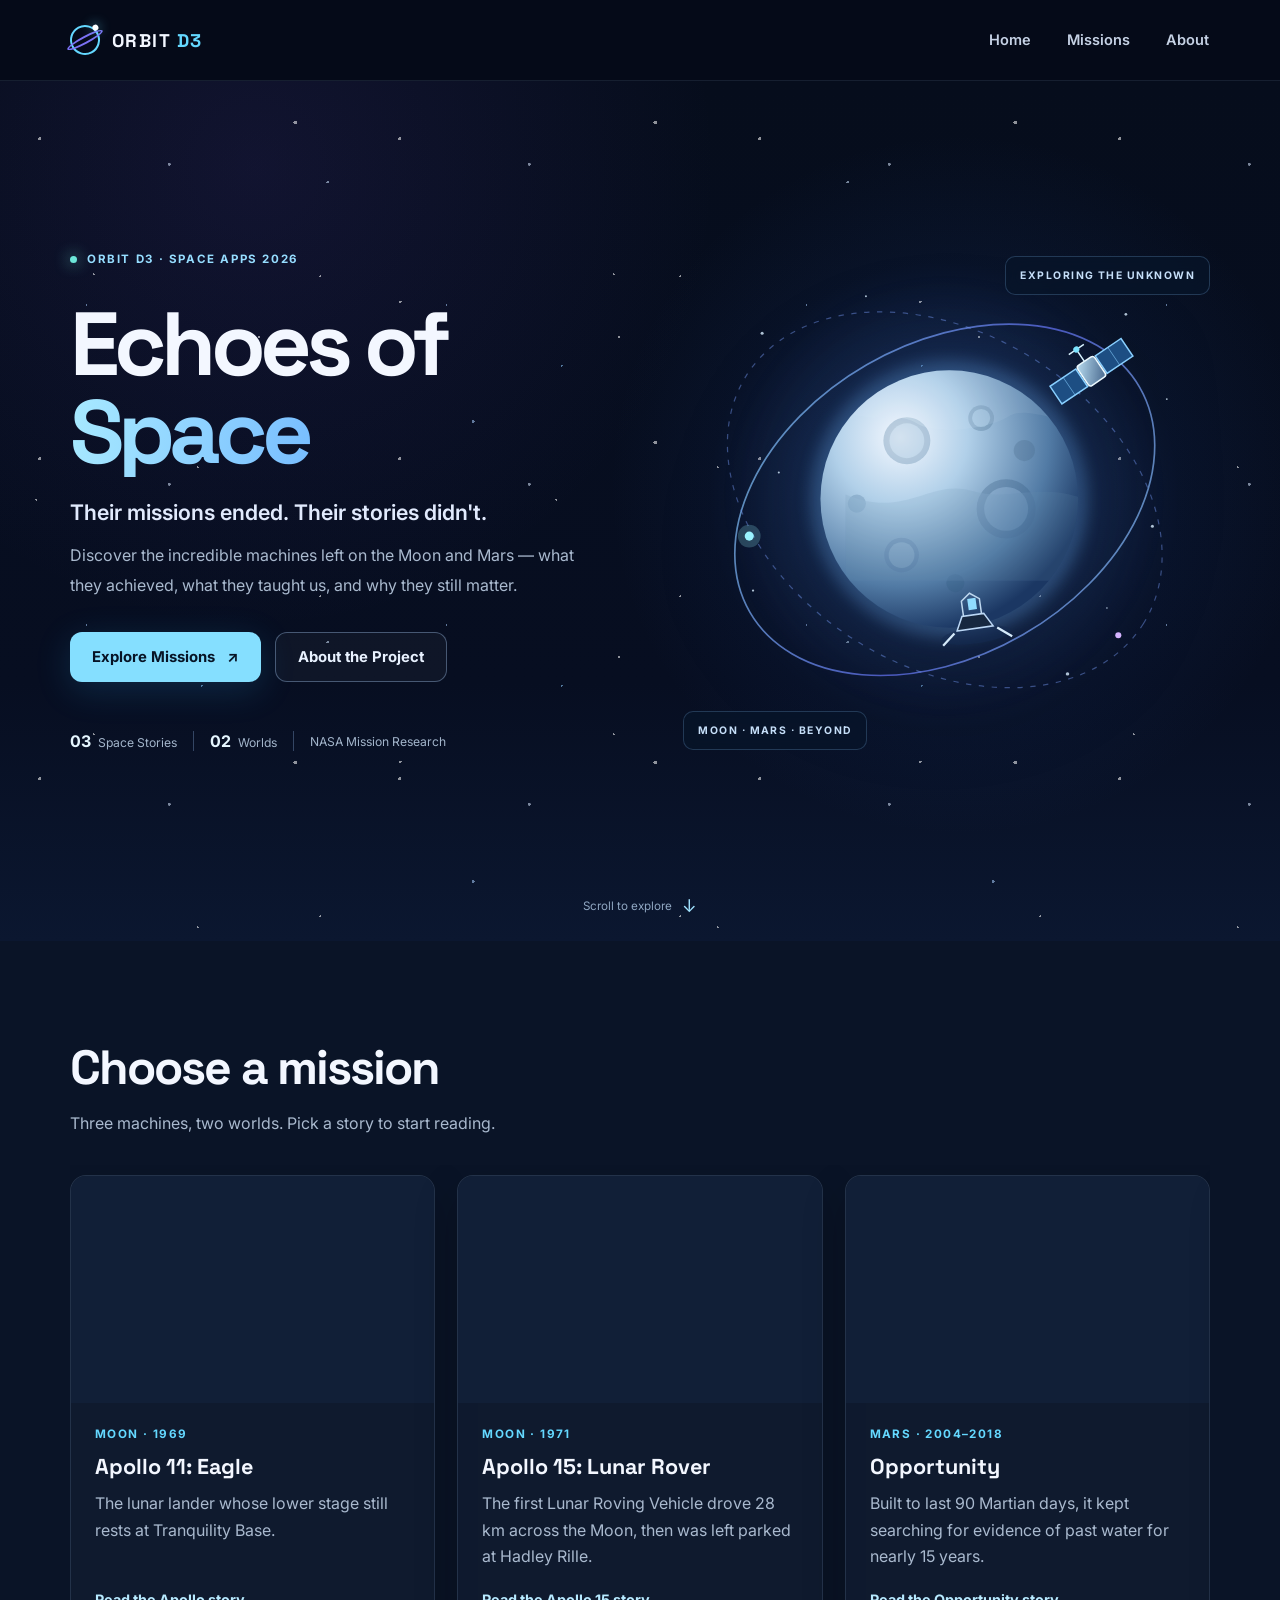
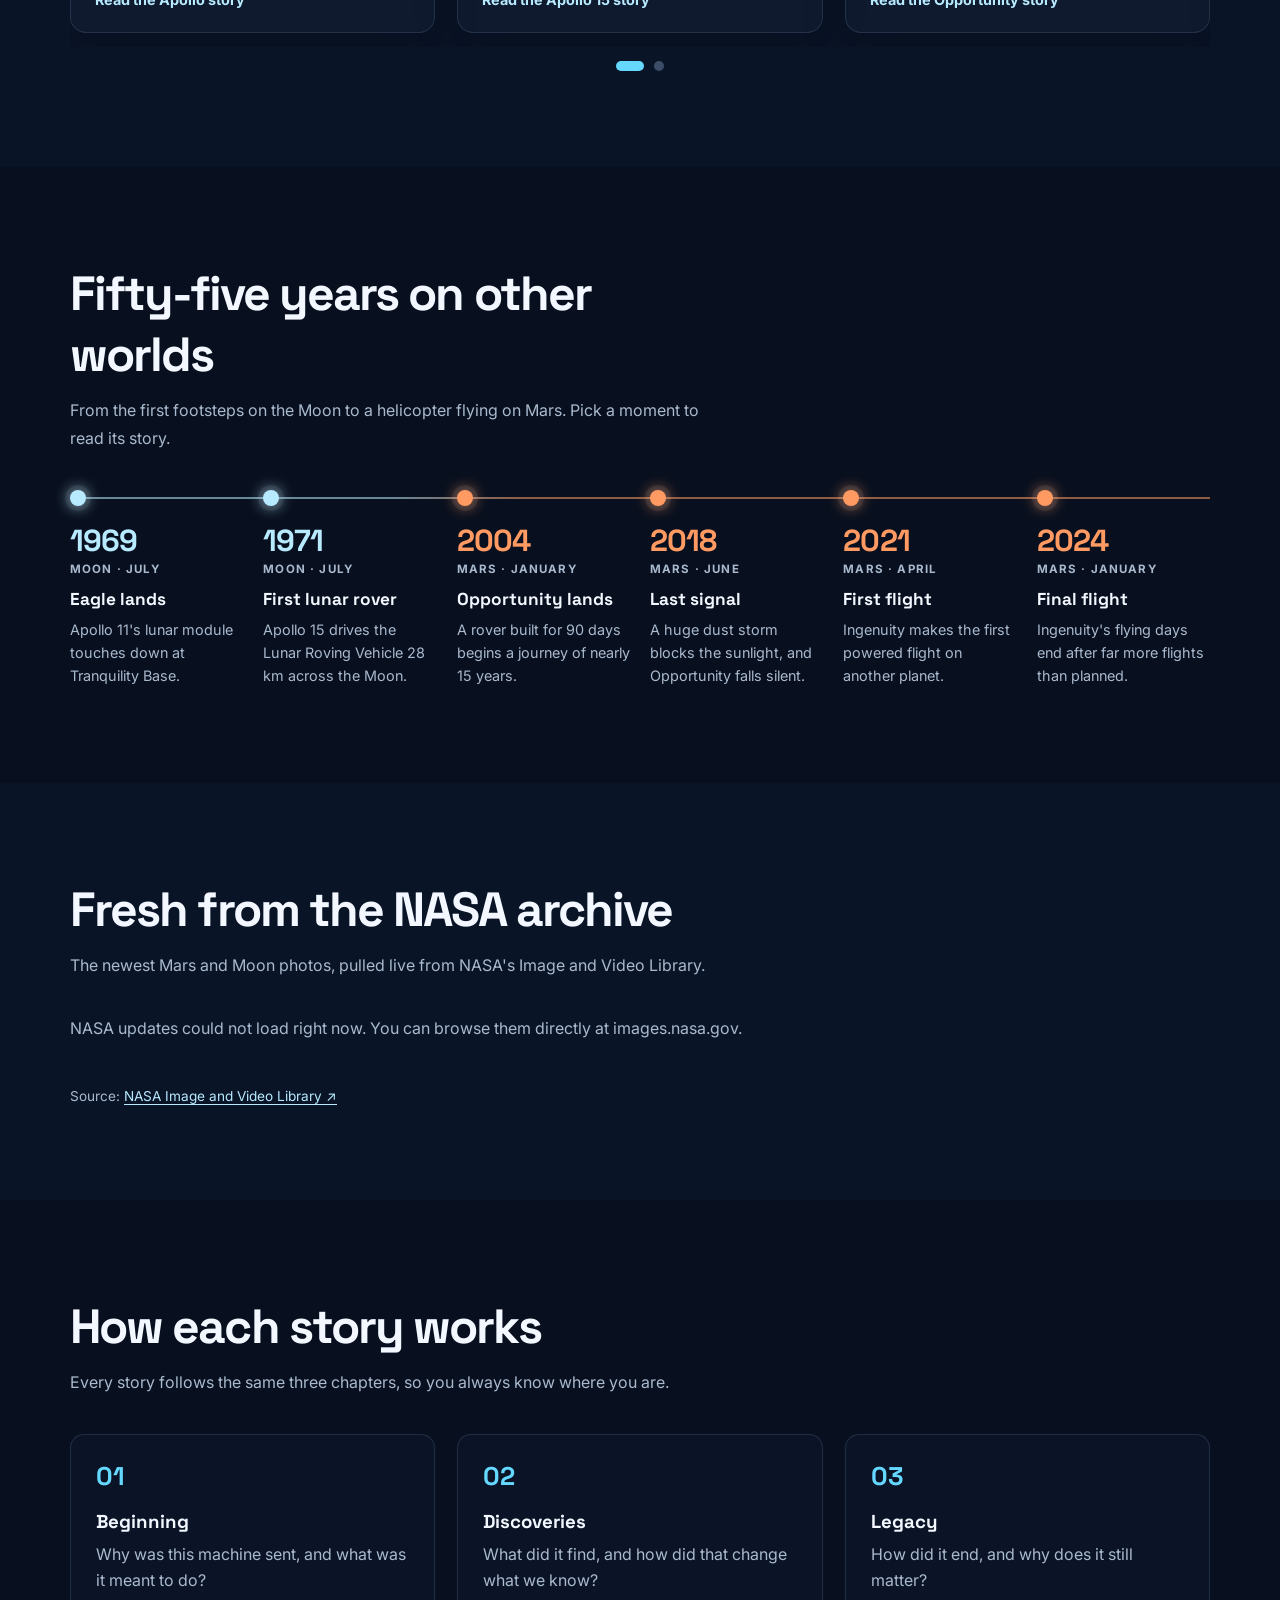
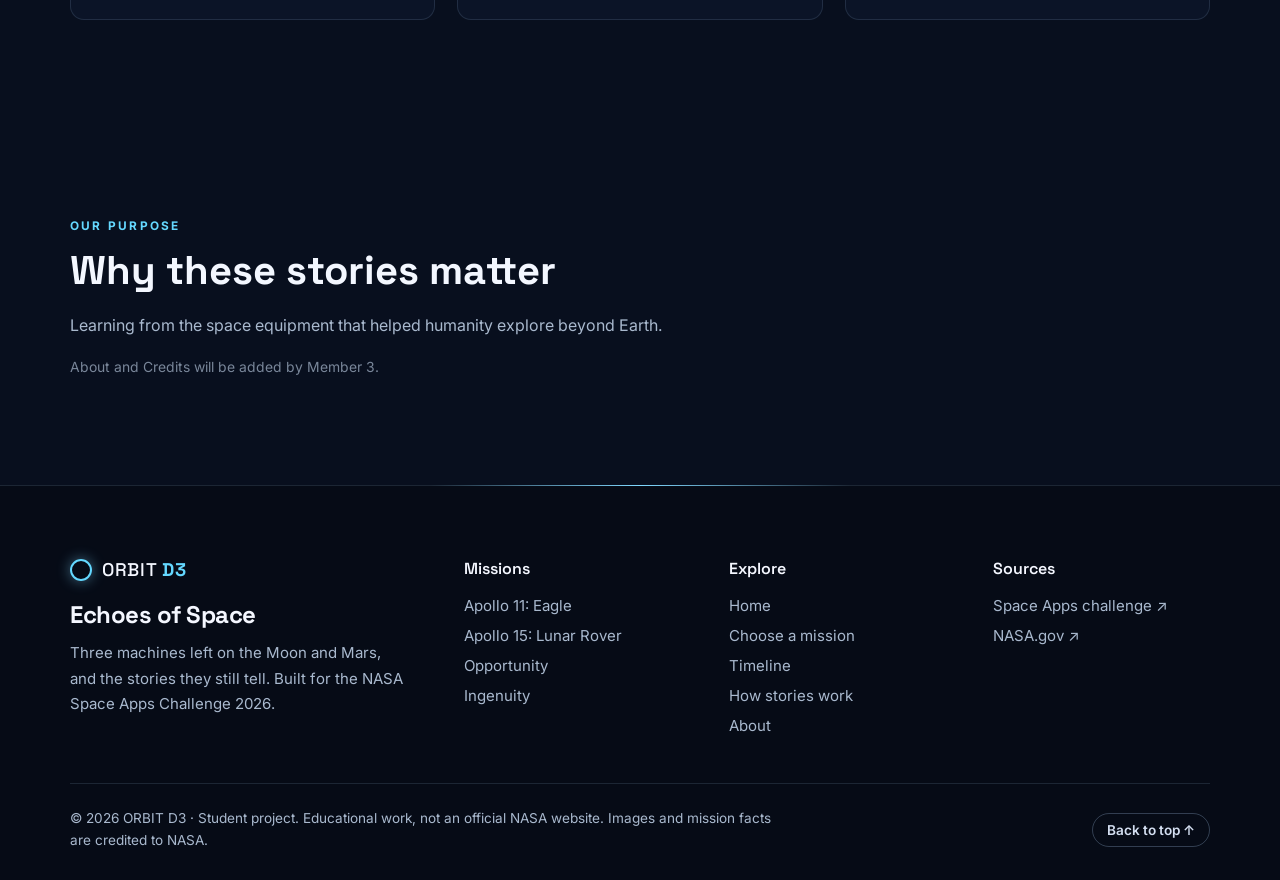
==== commit 1d1605e7: "typo fix" ====
--- a/index.html
+++ b/index.html
@@ -350,6 +350,7 @@
           <h3>Missions</h3>
           <ul>
             <li><a href="stories/apollo/index.html">Apollo 11: Eagle</a></li>
+            <li><a href="stories/apollo-15/index.html">Apollo 15: Lunar Rover</a></li>
             <li><a href="stories/opportunity/index.html">Opportunity</a></li>
             <li><a href="stories/ingenuity/index.html">Ingenuity</a></li>
           </ul>
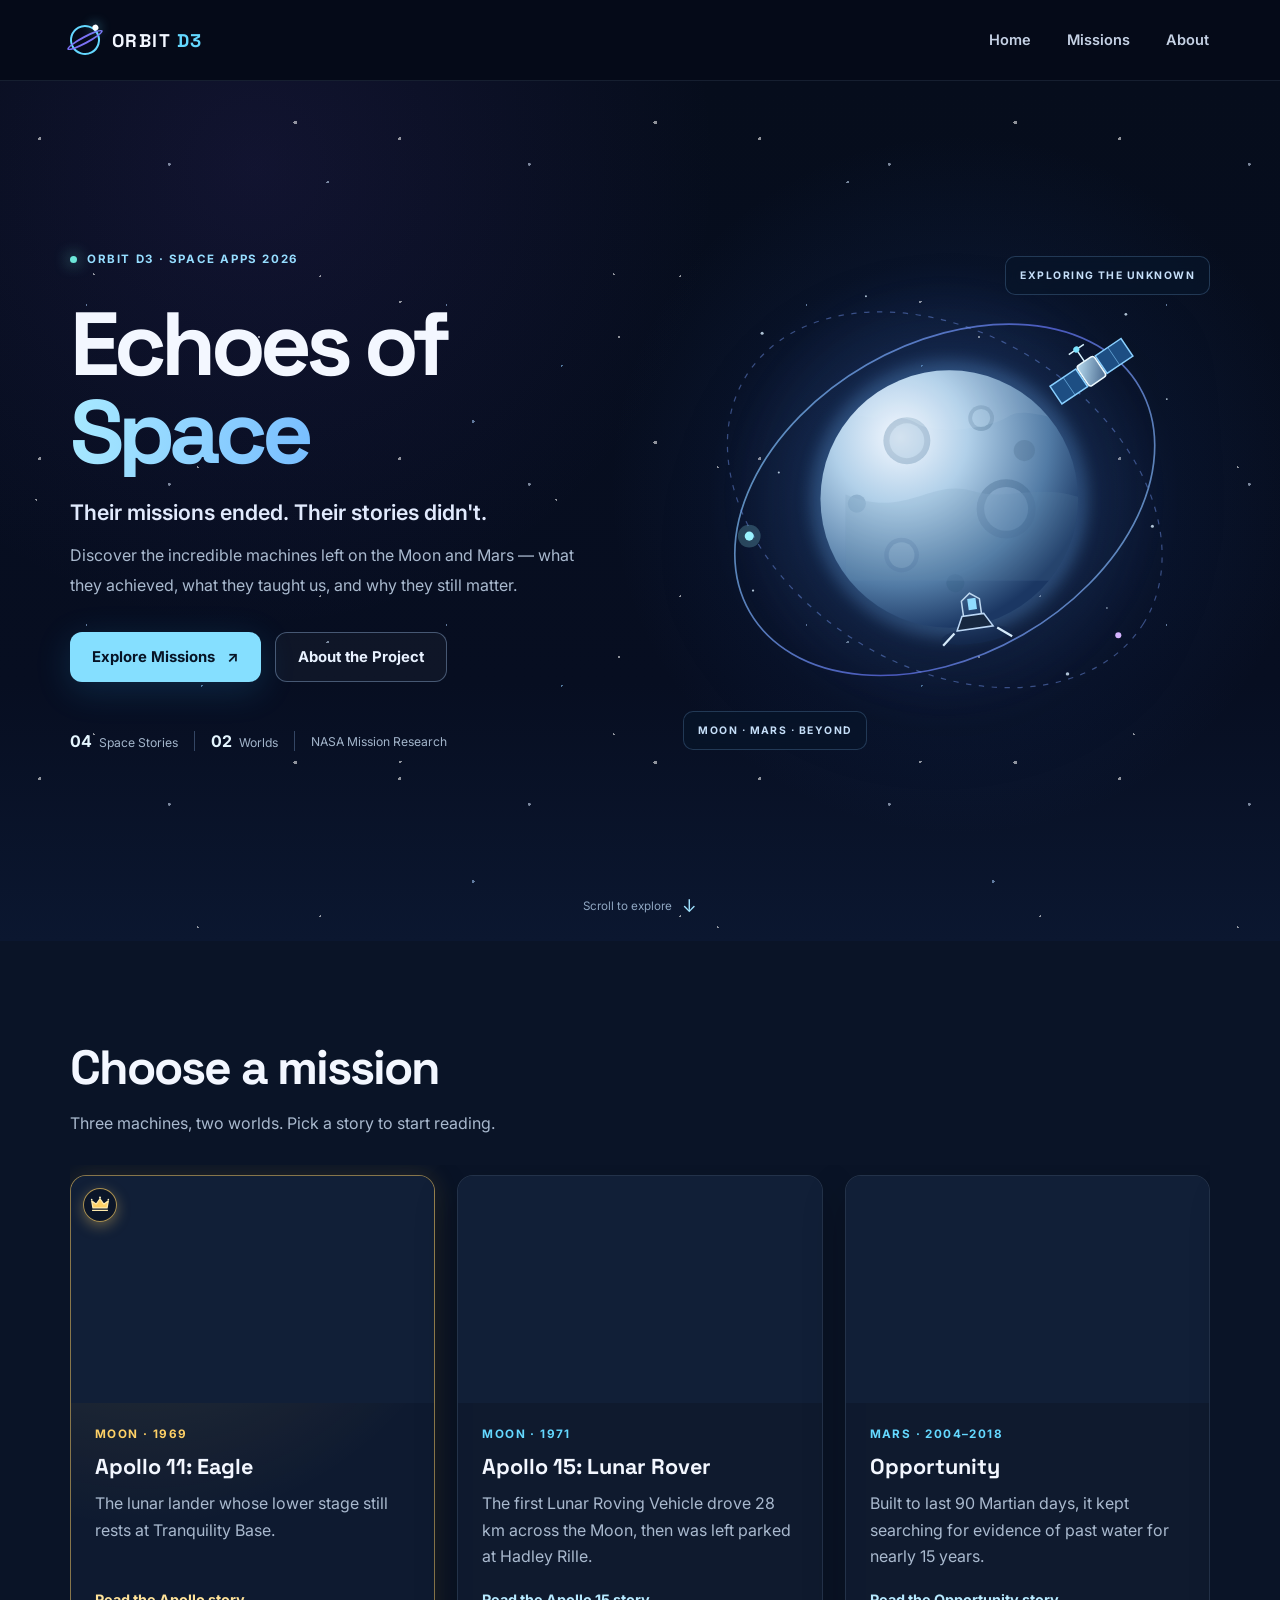
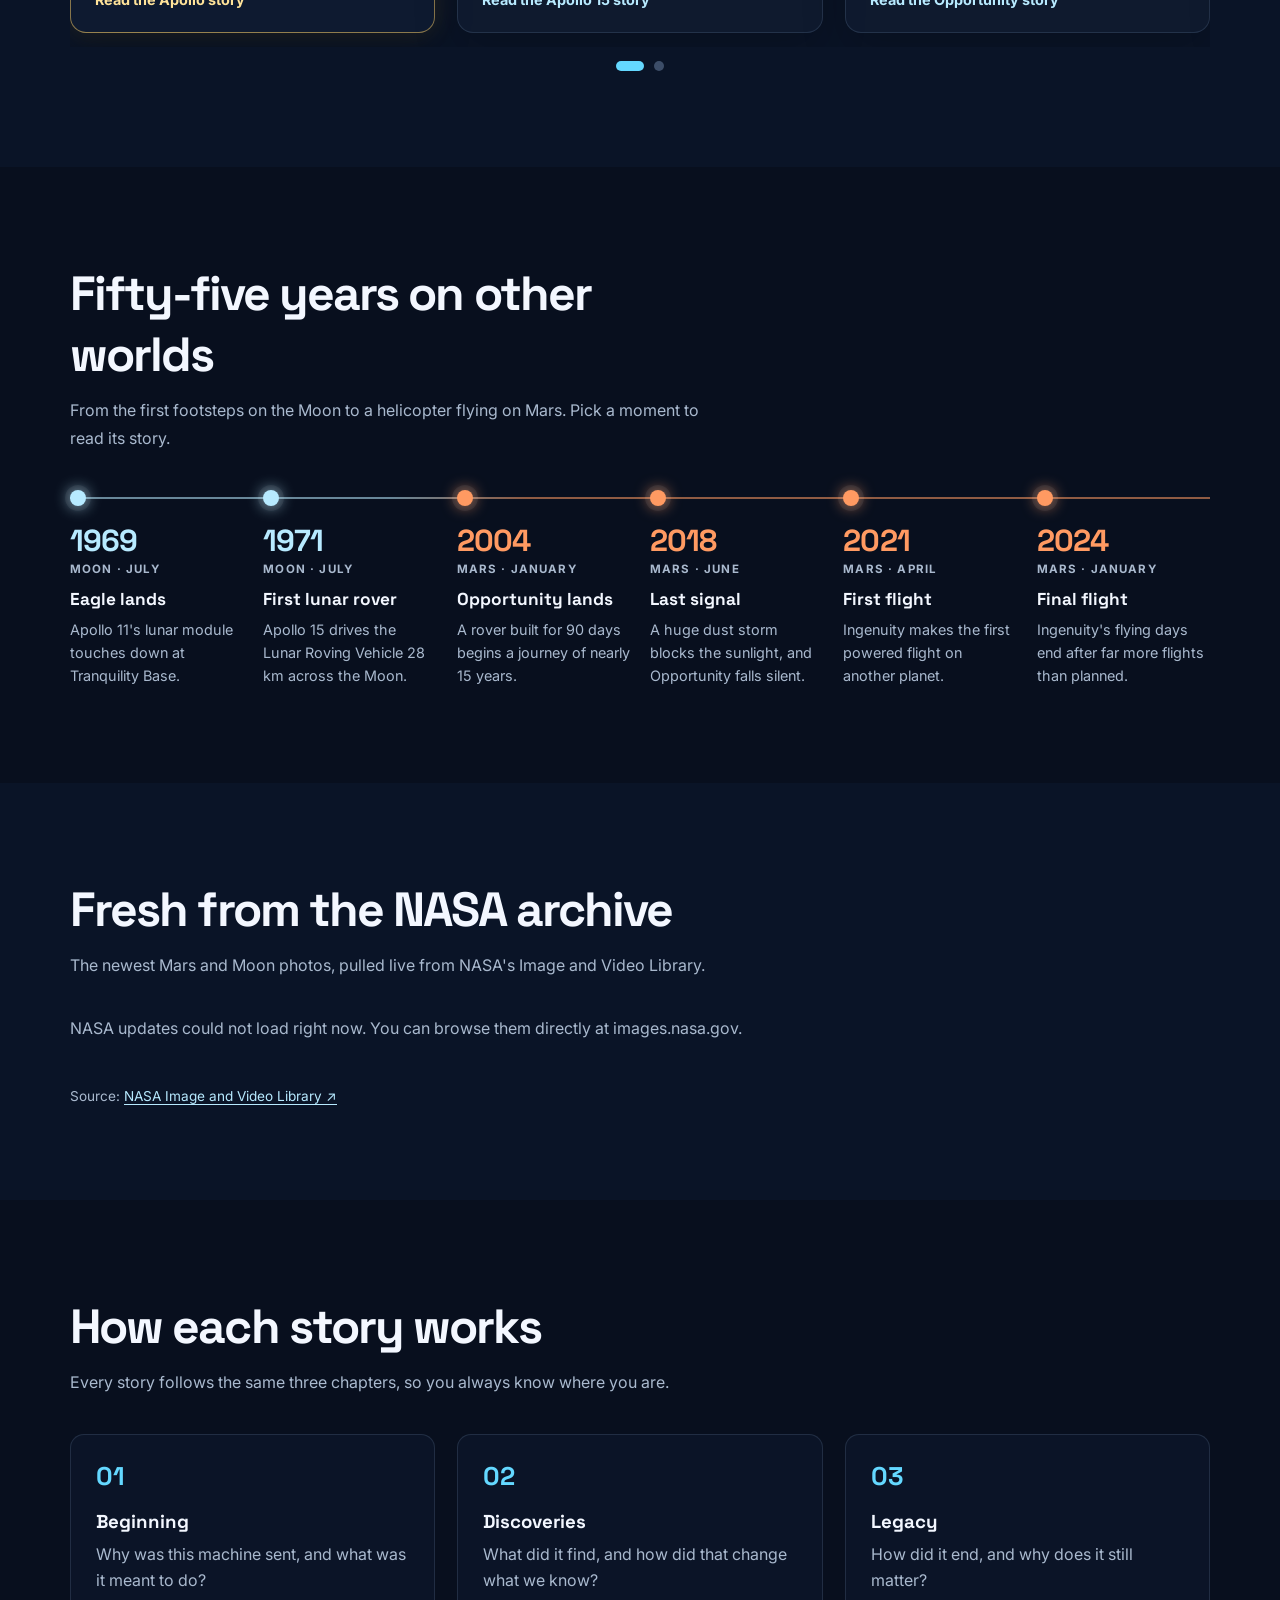
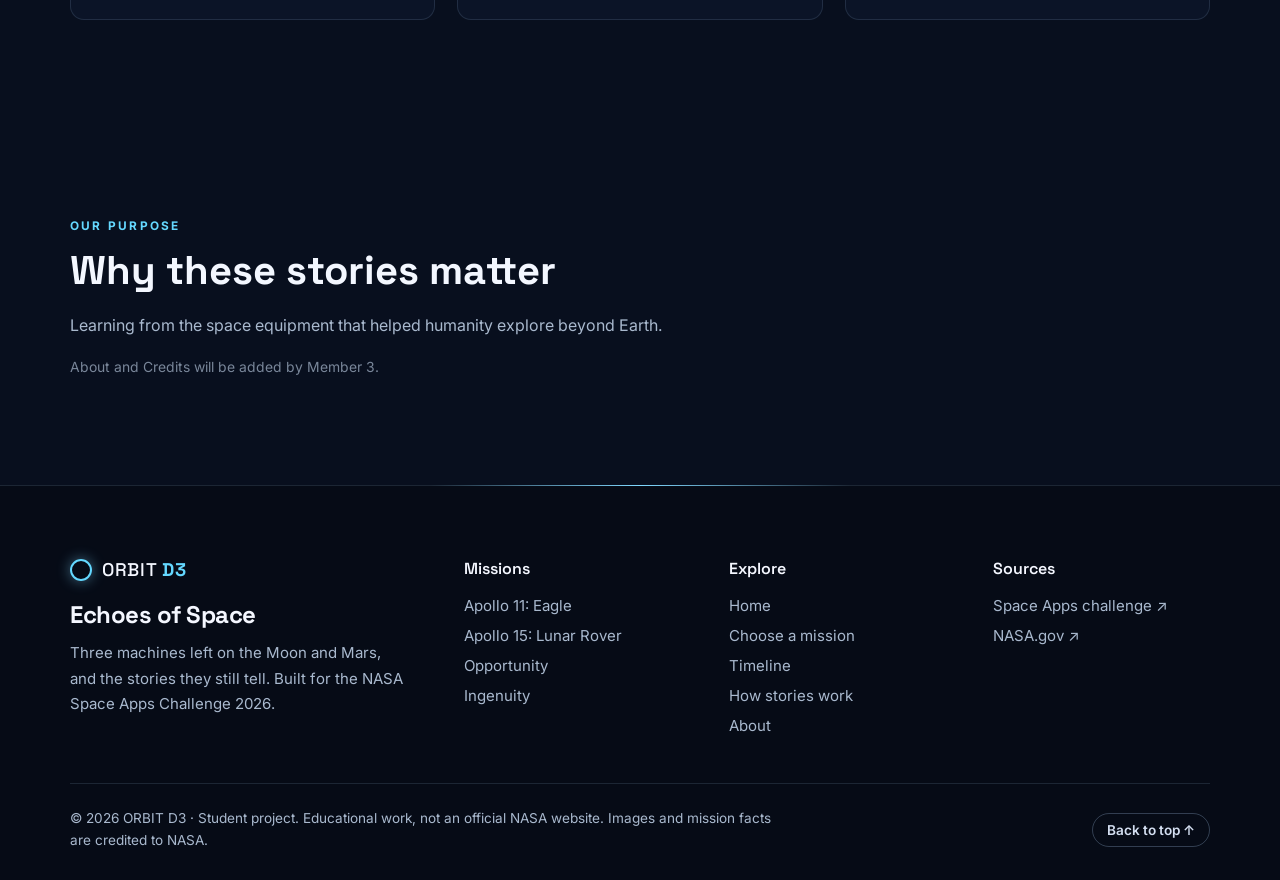
==== commit a264ab65: "golden crown add , apllo 11" ====
--- a/index.html
+++ b/index.html
@@ -99,7 +99,7 @@
           </div>
 
           <div class="hero-highlights">
-            <span><strong>03</strong> Space Stories</span>
+            <span><strong>04</strong> Space Stories</span>
             <span class="highlight-divider"></span>
             <span><strong>02</strong> Worlds</span>
             <span class="highlight-divider"></span>
@@ -144,7 +144,18 @@
 
         <div class="cards">
 
-          <article class="card">
+          <article class="card card-golden">
+            <!-- Corner Golden Crown -->
+            <div class="golden-crown" aria-hidden="true" title="Historic First Moon Landing">
+              <svg viewBox="0 0 24 24" fill="none" xmlns="http://www.w3.org/2000/svg">
+                <path d="M2.5 18.5H21.5M3.5 15.5L2 7L7.5 11L12 4.5L16.5 11L22 7L20.5 15.5H3.5Z" fill="#ffd166" stroke="#ffeaac"
+                  stroke-width="1.5" stroke-linejoin="round" />
+                <circle cx="12" cy="3" r="1.2" fill="#fff3c4" />
+                <circle cx="2" cy="5.5" r="1" fill="#fff3c4" />
+                <circle cx="22" cy="5.5" r="1" fill="#fff3c4" />
+              </svg>
+            </div>
+          
             <div class="thumb">
               <img
                 src="https://assets.science.nasa.gov/dynamicimage/assets/science/psd/lunar-science/2023/09/as11-40-5927_orig.jpg"
@@ -155,7 +166,7 @@
               <span class="tag">Moon · 1969</span>
               <h3>Apollo 11: Eagle</h3>
               <p>The lunar lander whose lower stage still rests at Tranquility Base.</p>
-              <a class="read" href="stories/apollo/index.html">Read the Apollo story </a>
+              <a class="read" href="stories/apollo/index.html">Read the Apollo story</a>
             </div>
           </article>
 
--- a/css/home.css
+++ b/css/home.css
@@ -546,4 +546,132 @@
   .news-card:hover {
     transform: none;
   }
-}+}
+
+
+
+
+
+
+
+
+
+
+
+
+
+
+
+
+
+
+
+
+
+
+
+
+
+
+
+
+
+
+
+
+
+
+
+
+
+
+
+
+
+
+
+
+
+
+
+
+
+
+
+
+
+
+
+
+
+
+
+/* ---------- Apollo 11 Golden Moment Card + Corner Crown ---------- */
+.card-golden {
+  position: relative;
+  overflow: visible !important; /* ඔටුන්න කොණෙන් කැපී යාම වළක්වයි */
+  border: 1px solid rgba(255, 209, 102, 0.5);
+  background:
+    radial-gradient(circle at 20% 0%, rgba(255, 209, 102, 0.16), transparent 65%),
+    #0e1a30;
+  box-shadow:
+    0 12px 34px rgba(0, 0, 0, 0.35),
+    0 0 24px rgba(255, 209, 102, 0.14);
+}
+
+/* Card එකේ උඩ කොන් දෙකේ රවුම් හැඩය Image එකට දීම */
+.card-golden .thumb {
+  overflow: hidden;
+  border-radius: 15px 15px 0 0;
+}
+
+/* Image එකේ වම් කොණ ඇතුළට ලස්සනට රැඳෙන Golden Crown Badge එක */
+.golden-crown {
+  position: absolute;
+  top: 12px;
+  left: 12px;
+  z-index: 10;
+  display: grid;
+  place-items: center;
+  width: 34px;
+  height: 34px;
+  padding: 6px;
+  border: 1px solid rgba(255, 209, 102, 0.65);
+  border-radius: 50%;
+  background: rgba(11, 20, 38, 0.85);
+  backdrop-filter: blur(6px);
+  box-shadow: 0 4px 14px rgba(255, 209, 102, 0.35);
+  pointer-events: none;
+  transition: transform 0.25s ease;
+}
+
+.golden-crown svg {
+  width: 100%;
+  height: 100%;
+}
+
+.card-golden:hover .golden-crown {
+  transform: scale(1.12);
+}
+
+/* ඔයාගේ Carousel container class එකට මේ padding දෙක එකතු කරන්න */
+.cards-track {
+  padding-top: 20px;
+  padding-left: 16px;
+}
+
+.card-golden:hover .golden-crown {
+  transform: rotate(-16deg) scale(1.12);
+}
+
+.card-golden .tag {
+  color: #ffd166;
+}
+
+.card-golden .read {
+  color: #ffe399;
+}
+
+
+
+
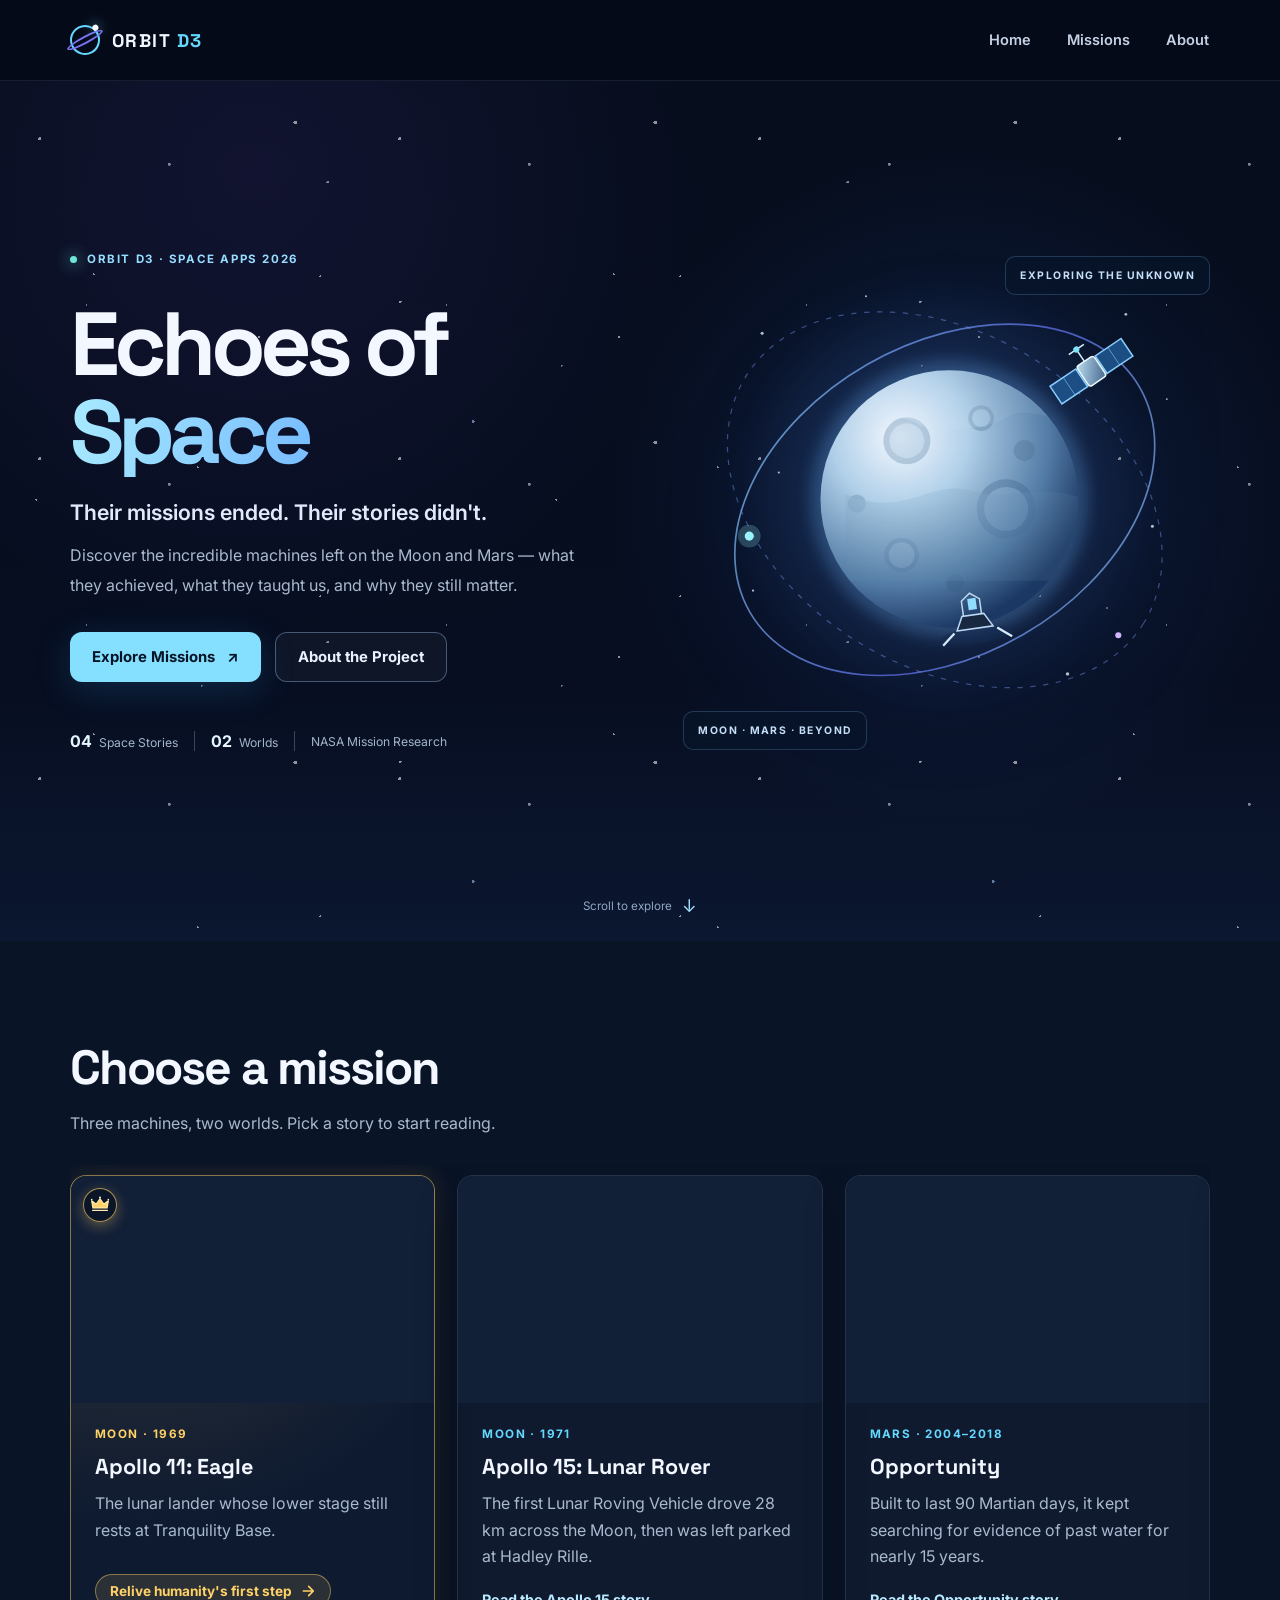
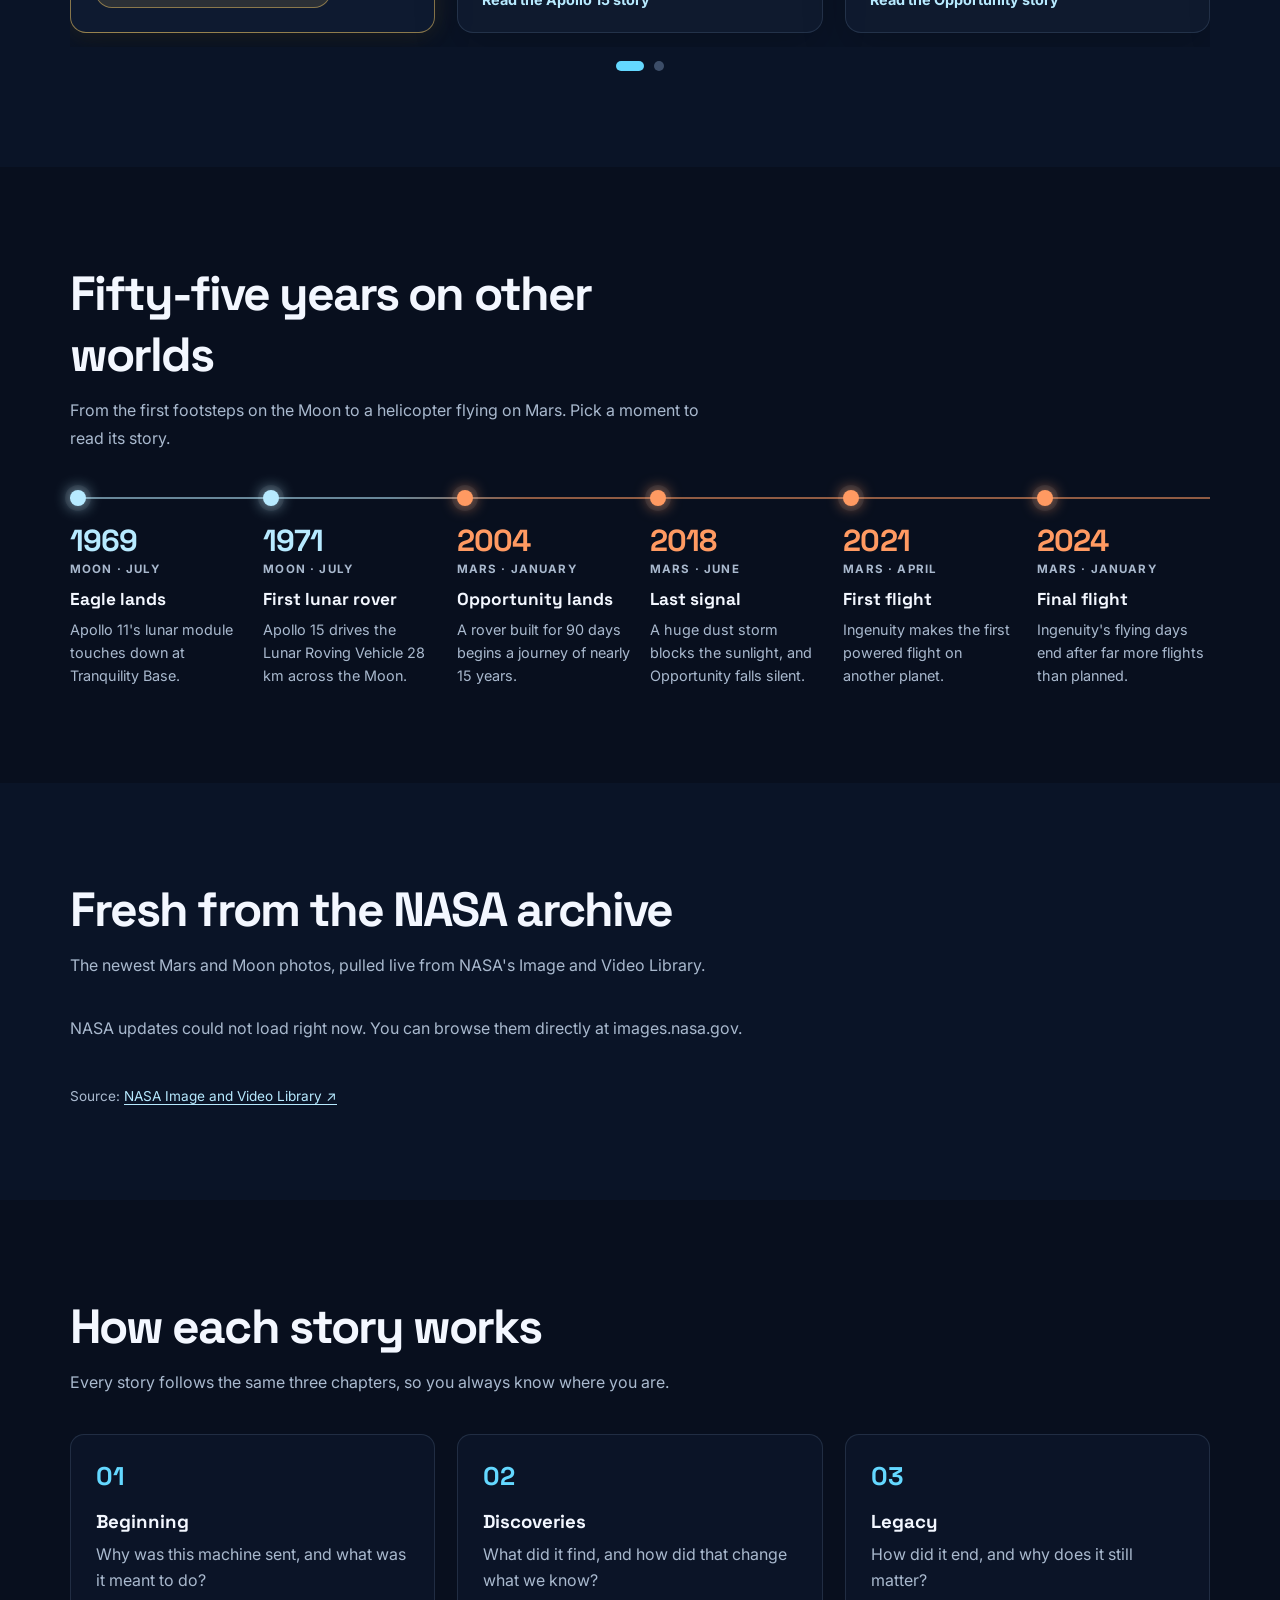
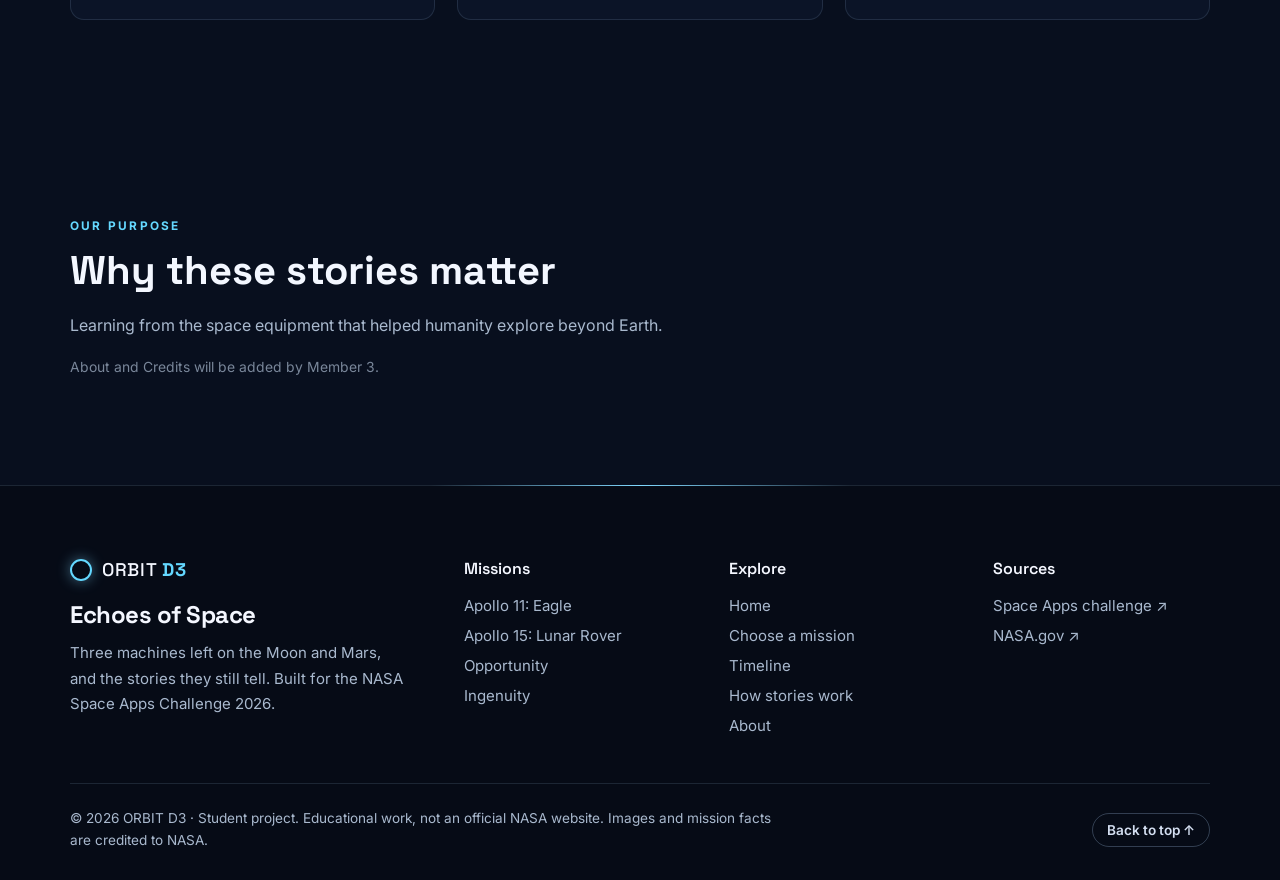
==== commit bccc0294: "Speech added" ====
--- a/index.html
+++ b/index.html
@@ -166,7 +166,13 @@
               <span class="tag">Moon · 1969</span>
               <h3>Apollo 11: Eagle</h3>
               <p>The lunar lander whose lower stage still rests at Tranquility Base.</p>
-              <a class="read" href="stories/apollo/index.html">Read the Apollo story</a>
+              <a class="read read-golden" href="stories/apollo/index.html">
+                <span>Relive humanity's first step</span>
+                <svg width="16" height="16" viewBox="0 0 24 24" fill="none" stroke="currentColor" stroke-width="2.5"
+                  stroke-linecap="round" stroke-linejoin="round" aria-hidden="true">
+                  <path d="M5 12h14M13 5l7 7-7 7" />
+                </svg>
+              </a>
             </div>
           </article>
 
--- a/css/home.css
+++ b/css/home.css
@@ -675,3 +675,60 @@
 
 
 
+
+
+
+
+
+
+
+
+
+
+
+
+
+
+
+
+
+
+
+
+
+
+
+
+
+/* ---------- Apollo 11 Special Golden CTA Link ---------- */
+.read-golden {
+  display: inline-flex;
+  align-items: center;
+  gap: 8px;
+  margin-top: auto;
+  padding: 8px 14px;
+  width: fit-content;
+  border: 1px solid rgba(255, 209, 102, 0.45);
+  border-radius: 999px;
+  background: rgba(255, 209, 102, 0.12);
+  color: #ffd166 !important;
+  font-weight: 700;
+  font-size: 0.85rem;
+  text-decoration: none !important;
+  transition: background 0.25s ease, border-color 0.25s ease, transform 0.25s ease, box-shadow 0.25s ease;
+}
+
+.read-golden svg {
+  transition: transform 0.25s ease;
+}
+
+.read-golden:hover {
+  background: #ffd166;
+  border-color: #ffd166;
+  color: #141006 !important;
+  box-shadow: 0 4px 18px rgba(255, 209, 102, 0.4);
+}
+
+.read-golden:hover svg {
+  transform: translateX(4px);
+}
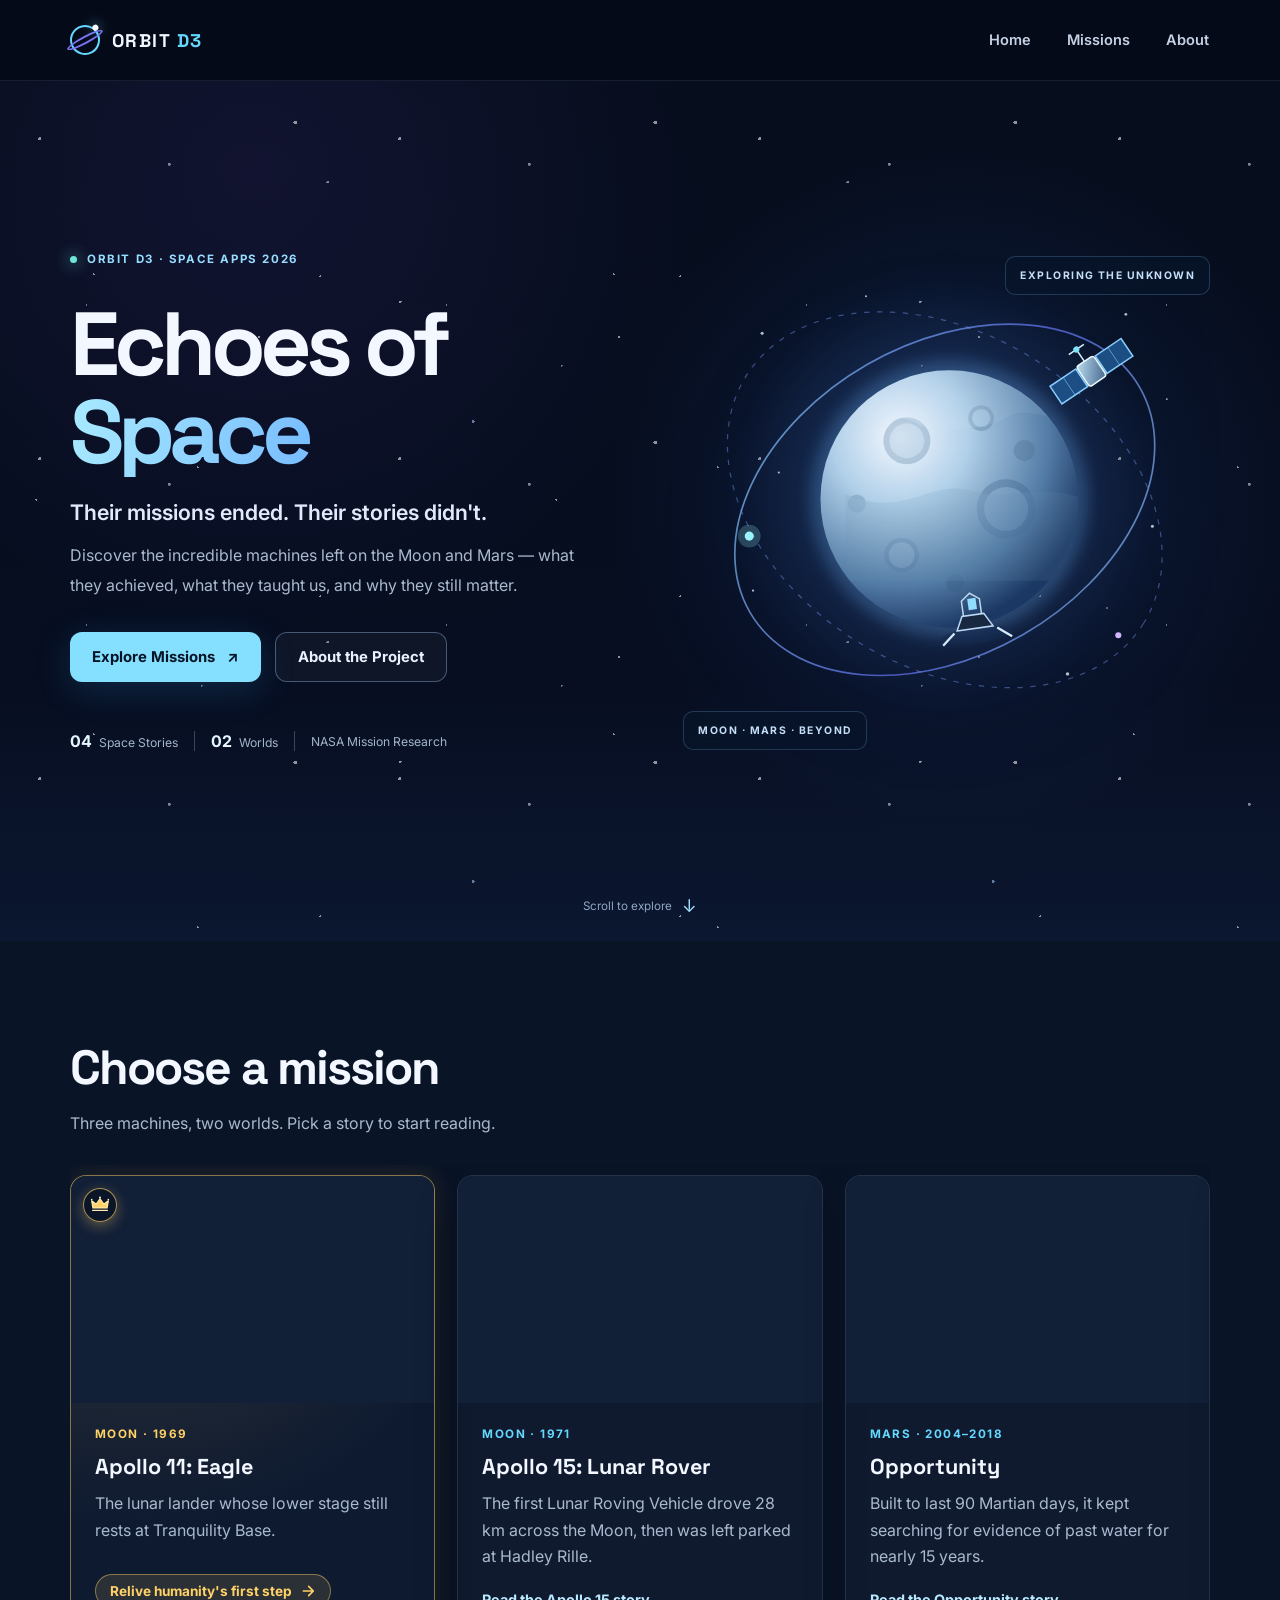
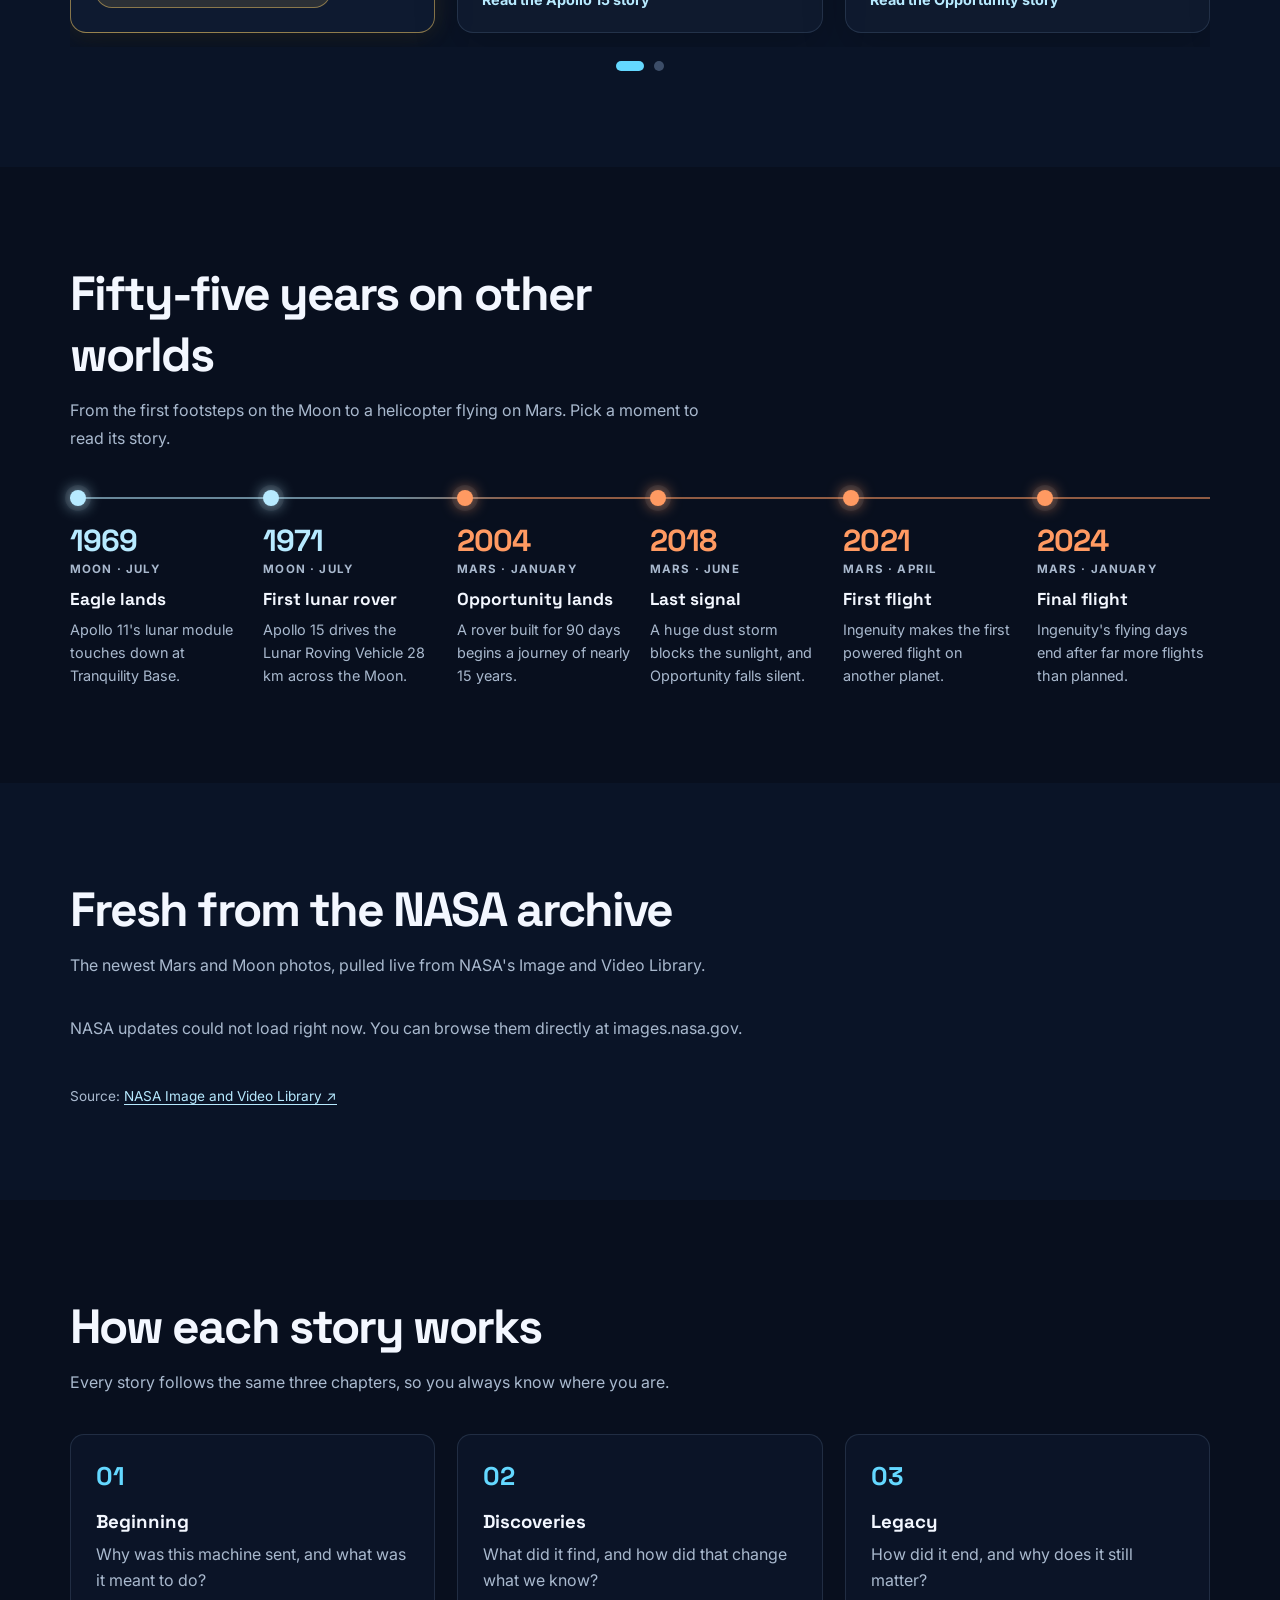
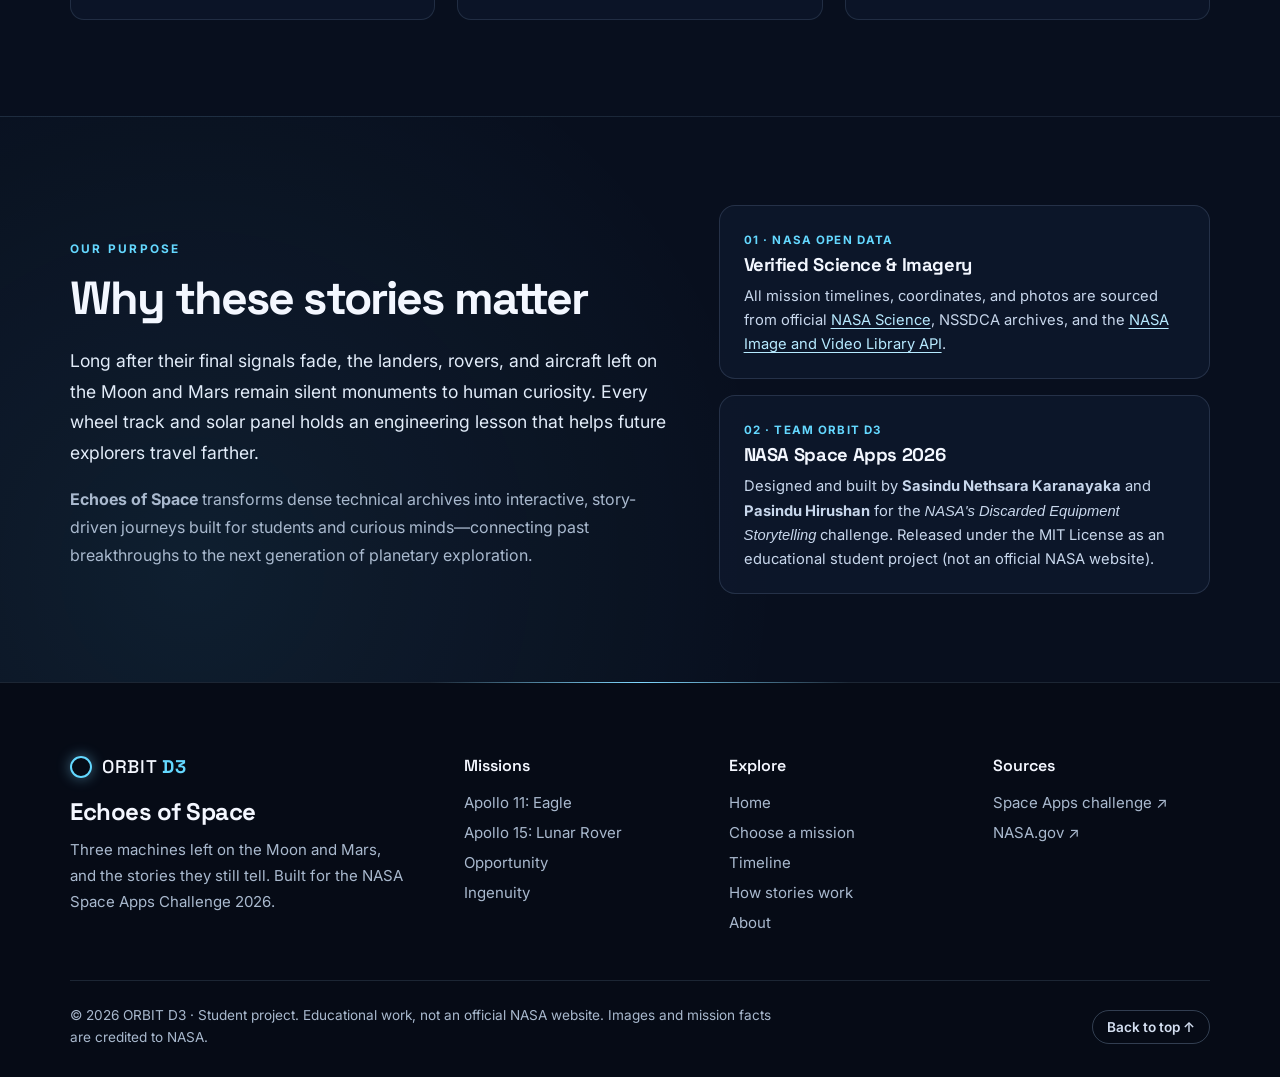
==== commit f1ef6166: "Ouer OUR PURPOSE added" ====
--- a/index.html
+++ b/index.html
@@ -325,22 +325,47 @@
 
 
 
-    <section id="about" class="section-placeholder section-placeholder-alt" aria-labelledby="about-heading">
-
-      <div class="container">
-        <p class="section-kicker">OUR PURPOSE</p>
-        <h2 id="about-heading">
-          Why these stories matter
-        </h2>
-        <p>
-          Learning from the space equipment that
-          helped humanity explore beyond Earth.
-        </p>
-        <p class="placeholder-note">
-          About and Credits will be added by Member 3.
-        </p>
-      </div>
-
+    <section id="about" class="about-section" aria-labelledby="about-heading">
+      <div class="container about-grid">
+        <div class="about-main">
+          <p class="section-kicker">OUR PURPOSE</p>
+          <h2 id="about-heading">Why these stories matter</h2>
+          <p class="about-lead">
+            Long after their final signals fade, the landers, rovers, and aircraft left on the Moon and Mars
+            remain silent monuments to human curiosity. Every wheel track and solar panel holds an engineering
+            lesson that helps future explorers travel farther.
+          </p>
+          <p class="about-body">
+            <strong>Echoes of Space</strong> transforms dense technical archives into interactive, story-driven
+            journeys built for students and curious minds—connecting past breakthroughs to the next generation
+            of planetary exploration.
+          </p>
+        </div>
+    
+        <div class="about-cards">
+          <div class="about-card">
+            <span class="about-card-tag">01 · NASA Open Data</span>
+            <h3>Verified Science &amp; Imagery</h3>
+            <p>
+              All mission timelines, coordinates, and photos are sourced from official
+              <a href="https://science.nasa.gov/" target="_blank" rel="noopener noreferrer">NASA Science</a>,
+              NSSDCA archives, and the
+              <a href="https://images.nasa.gov/" target="_blank" rel="noopener noreferrer">NASA Image and Video Library
+                API</a>.
+            </p>
+          </div>
+    
+          <div class="about-card">
+            <span class="about-card-tag">02 · Team ORBIT D3</span>
+            <h3>NASA Space Apps 2026</h3>
+            <p>
+              Designed and built by <strong>Sasindu Nethsara Karanayaka</strong> and
+              <strong>Pasindu Hirushan</strong> for the <em>NASA's Discarded Equipment Storytelling</em> challenge.
+              Released under the MIT License as an educational student project (not an official NASA website).
+            </p>
+          </div>
+        </div>
+      </div>
     </section>
 
   </main>
--- a/css/home.css
+++ b/css/home.css
@@ -731,4 +731,108 @@
 
 .read-golden:hover svg {
   transform: translateX(4px);
+}
+
+
+
+
+
+
+
+
+
+
+
+
+
+
+
+
+
+
+
+/* ---------- About & Credits Section ---------- */
+.about-section {
+  padding: 88px 0;
+  border-top: 1px solid rgba(180, 213, 255, 0.1);
+  background:
+    radial-gradient(circle at 15% 80%, rgba(100, 216, 255, 0.08), transparent 50%),
+    #080f1e;
+}
+
+.about-grid {
+  display: grid;
+  grid-template-columns: 1.1fr 0.9fr;
+  gap: 48px;
+  align-items: center;
+}
+
+.about-main h2 {
+  margin: 10px 0 18px;
+  font-size: clamp(2rem, 4vw, 2.9rem);
+  letter-spacing: -0.04em;
+}
+
+.about-lead {
+  margin: 0 0 16px;
+  color: #e2ecf9;
+  font-size: 1.1rem;
+  line-height: 1.75;
+}
+
+.about-body {
+  margin: 0;
+  color: var(--color-muted);
+  line-height: 1.75;
+}
+
+.about-cards {
+  display: grid;
+  gap: 16px;
+}
+
+.about-card {
+  padding: 22px 24px;
+  border: 1px solid rgba(180, 213, 255, 0.14);
+  border-radius: 16px;
+  background: rgba(16, 27, 48, 0.65);
+}
+
+.about-card-tag {
+  display: inline-block;
+  margin-bottom: 6px;
+  color: var(--color-accent);
+  font-size: 0.72rem;
+  font-weight: 700;
+  letter-spacing: 0.1em;
+  text-transform: uppercase;
+}
+
+.about-card h3 {
+  margin: 0 0 8px;
+  font-size: 1.15rem;
+  letter-spacing: -0.02em;
+}
+
+.about-card p {
+  margin: 0;
+  color: #c8d7ec;
+  font-size: 0.92rem;
+  line-height: 1.65;
+}
+
+.about-card a {
+  color: #b7eaff;
+  text-decoration: underline;
+  text-underline-offset: 3px;
+}
+
+@media (max-width: 900px) {
+  .about-section {
+    padding: 64px 0;
+  }
+  .about-grid {
+    grid-template-columns: 1fr;
+    gap: 32px;
+  }
 }
